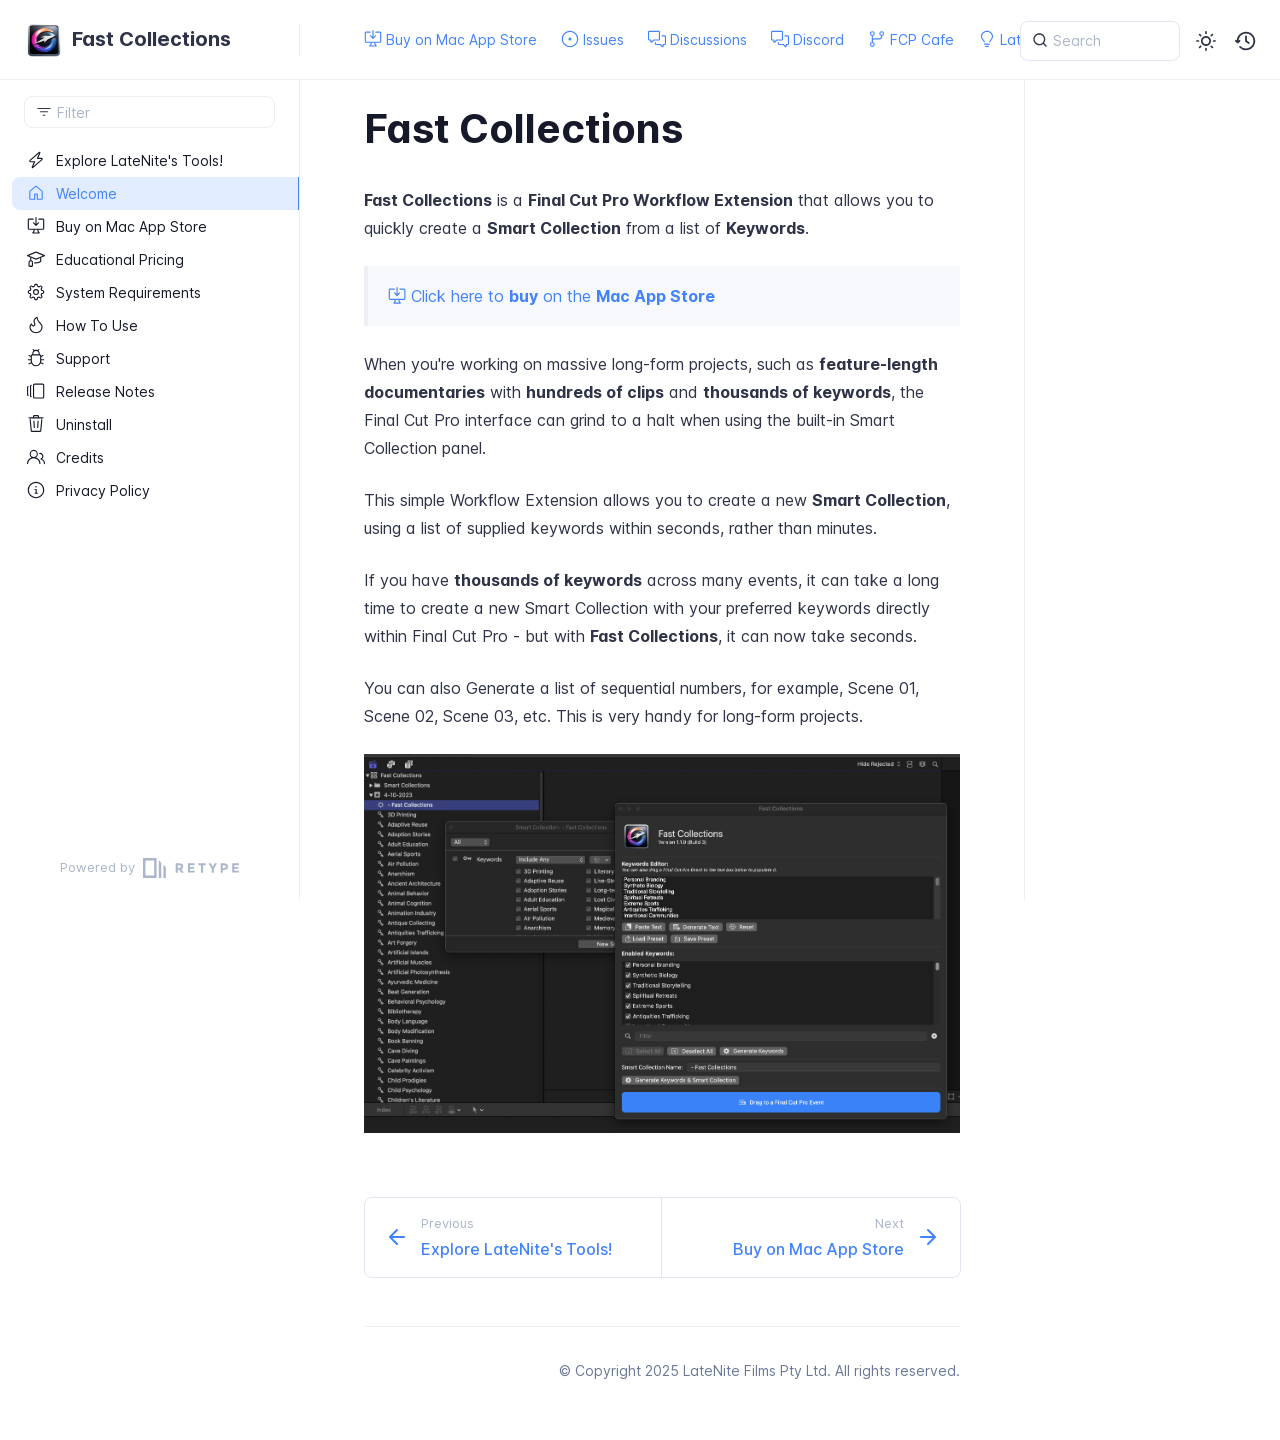
==== index.html @ 911a27da "Refreshes Retype-generated documentation. Process triggered by latenitefilms." ====
<!DOCTYPE html>
<html lang="en" class="h-full">
<head>
    <meta charset="UTF-8">
    <meta name="viewport" content="width=device-width,initial-scale=1">
    <meta name="turbo-cache-control" content="no-cache" data-turbo-track="reload" data-track-token="3.9.0.801955688198">

    <!-- See retype.com -->
    <meta name="generator" content="Retype 3.9.0">

    <!-- Primary Meta Tags -->
    <title>Fast Collections</title>
    <meta name="title" content="Fast Collections">
    <meta name="description" content="Fast Collections is a Final Cut Pro Workflow Extension that allows you to quickly create a Smart Collection">

    <!-- Canonical -->
    <link rel="canonical" href="https://fastcollections.fcp.cafe/">

    <!-- Open Graph / Facebook -->
    <meta property="og:type" content="website">
    <meta property="og:url" content="https://fastcollections.fcp.cafe/">
    <meta property="og:title" content="Fast Collections">
    <meta property="og:description" content="Fast Collections is a Final Cut Pro Workflow Extension that allows you to quickly create a Smart Collection">
    <meta property="og:image" content="https://fastcollections.fcp.cafe/static/frontpage.png">

    <!-- Twitter -->
    <meta property="twitter:card" content="summary_large_image">
    <meta property="twitter:url" content="https://fastcollections.fcp.cafe/">
    <meta property="twitter:title" content="Fast Collections">
    <meta property="twitter:description" content="Fast Collections is a Final Cut Pro Workflow Extension that allows you to quickly create a Smart Collection">
    <meta property="twitter:image" content="https://fastcollections.fcp.cafe/static/frontpage.png">

    <script data-cfasync="false">(function(){var cl=document.documentElement.classList,ls=localStorage.getItem("retype_scheme"),hd=cl.contains("dark"),hl=cl.contains("light"),wm=window.matchMedia&&window.matchMedia("(prefers-color-scheme: dark)").matches;if(ls==="dark"||(!ls&&wm&&!hd&&!hl)){cl.remove("light");cl.add("dark")}else if(ls==="light"||(!ls&&!wm&&!hd&&!hl)){cl.remove("dark");cl.add("light")}})();</script>

    <link href="resources/css/retype.css?v=3.9.0.801955688198" rel="stylesheet">

    <script data-cfasync="false" src="resources/js/config.js?v=3.9.0.801955688198" data-turbo-eval="false" defer></script>
    <script data-cfasync="false" src="resources/js/retype.js?v=3.9.0" data-turbo-eval="false" defer></script>
    <script id="lunr-js" data-cfasync="false" src="resources/js/lunr.js?v=3.9.0.801955688198" data-turbo-eval="false" defer></script>
</head>
<body>
    <div id="docs-app" class="relative text-base antialiased text-gray-700 bg-white font-body dark:bg-dark-850 dark:text-dark-300">
        <div class="absolute bottom-0 left-0 bg-gray-100 dark:bg-dark-800" style="top: 5rem; right: 50%"></div>
    
        <header id="docs-site-header" class="sticky top-0 z-30 flex w-full h-16 bg-white border-b border-gray-200 md:h-20 dark:bg-dark-850 dark:border-dark-650">
            <div class="container relative flex items-center justify-between pr-6 grow md:justify-start">
                <!-- Mobile menu button skeleton -->
                <button v-cloak class="skeleton docs-mobile-menu-button flex items-center justify-center shrink-0 overflow-hidden dark:text-white focus:outline-none rounded-full w-10 h-10 ml-3.5 md:hidden"><svg xmlns="http://www.w3.org/2000/svg" class="mb-px shrink-0" width="24" height="24" viewBox="0 0 24 24" role="presentation" style="margin-bottom: 0px;"><g fill="currentColor"><path d="M2 4h20v2H2zM2 11h20v2H2zM2 18h20v2H2z"></path></g></svg></button>
                <div v-cloak id="docs-sidebar-toggle"></div>
        
                <!-- Logo -->
                <div class="flex items-center justify-between h-full py-2 md:w-75">
                    <div class="flex items-center px-2 md:px-6">
                        <a id="docs-site-logo" href="" class="flex items-center leading-snug text-xl">
                            <span class="w-10 mr-2 grow-0 shrink-0 overflow-hidden">
                                <img class="max-h-10 dark:hidden md:inline-block" src="static/logo.png">
                                <img class="max-h-10 hidden dark:inline-block" src="static/logo.png">
                            </span>
                            <span class="dark:text-white font-bold line-clamp-1 md:line-clamp-2">Fast Collections</span>
                        </a>
                    </div>
        
                    <span class="hidden h-8 border-r md:inline-block dark:border-dark-650"></span>
                </div>
        
                <div class="flex justify-between md:grow">
                    <!-- Top Nav -->
                    <nav class="hidden md:flex">
                        <ul class="flex flex-col mb-4 md:pl-16 md:mb-0 md:flex-row md:items-center">
                            <li class="mr-6">
                                <a class="py-2 md:mb-0 inline-flex items-center text-sm whitespace-nowrap transition-colors duration-200 ease-linear md:text-blue-500 dark:text-blue-400 hover:text-blue-800 dark:hover:text-blue-200" href="buy/">
                                    <svg xmlns="http://www.w3.org/2000/svg" class="mb-px mr-1" width="18" height="18" viewBox="0 0 24 24" role="presentation">
                                        <g fill="currentColor">
                                            <path d="M11.25 9.331V.75a.75.75 0 0 1 1.5 0v8.58l1.949-2.11A.75.75 0 1 1 15.8 8.237l-3.25 3.52a.75.75 0 0 1-1.102 0l-3.25-3.52A.75.75 0 1 1 9.3 7.22l1.949 2.111Z"/><path d="M2.5 3.75v11.5c0 .138.112.25.25.25h18.5a.25.25 0 0 0 .25-.25V3.75a.25.25 0 0 0-.25-.25h-5.5a.75.75 0 0 1 0-1.5h5.5c.966 0 1.75.784 1.75 1.75v11.5A1.75 1.75 0 0 1 21.25 17h-6.204c.171 1.375.805 2.652 1.769 3.757A.752.752 0 0 1 16.25 22h-8.5a.75.75 0 0 1-.566-1.243c.965-1.105 1.599-2.382 1.77-3.757H2.75A1.75 1.75 0 0 1 1 15.25V3.75C1 2.784 1.784 2 2.75 2h5.5a.75.75 0 0 1 0 1.5h-5.5a.25.25 0 0 0-.25.25ZM10.463 17c-.126 1.266-.564 2.445-1.223 3.5h5.52c-.66-1.055-1.098-2.234-1.223-3.5Z"/>
                                        </g>
                                    </svg>
                                    <span>Buy on Mac App Store</span>
                                </a>
                            </li>
                            <li class="mr-6">
                                <a class="py-2 md:mb-0 inline-flex items-center text-sm whitespace-nowrap transition-colors duration-200 ease-linear md:text-blue-500 dark:text-blue-400 hover:text-blue-800 dark:hover:text-blue-200" href="https://github.com/latenitefilms/fastcollections/issues" target="_blank">
                                    <svg xmlns="http://www.w3.org/2000/svg" class="mb-px mr-1" width="18" height="18" viewBox="0 0 24 24" role="presentation">
                                        <g fill="currentColor">
                                            <path d="M12 1c6.075 0 11 4.925 11 11s-4.925 11-11 11S1 18.075 1 12 5.925 1 12 1ZM2.5 12a9.5 9.5 0 0 0 9.5 9.5 9.5 9.5 0 0 0 9.5-9.5A9.5 9.5 0 0 0 12 2.5 9.5 9.5 0 0 0 2.5 12Zm9.5 2a2 2 0 1 1-.001-3.999A2 2 0 0 1 12 14Z"/>
                                        </g>
                                    </svg>
                                    <span>Issues</span>
                                </a>
                            </li>
                            <li class="mr-6">
                                <a class="py-2 md:mb-0 inline-flex items-center text-sm whitespace-nowrap transition-colors duration-200 ease-linear md:text-blue-500 dark:text-blue-400 hover:text-blue-800 dark:hover:text-blue-200" href="https://github.com/latenitefilms/fastcollections/discussions" target="_blank">
                                    <svg xmlns="http://www.w3.org/2000/svg" class="mb-px mr-1" width="18" height="18" viewBox="0 0 24 24" role="presentation">
                                        <g fill="currentColor">
                                            <path d="M1.75 1h12.5c.966 0 1.75.784 1.75 1.75v9.5A1.75 1.75 0 0 1 14.25 14H8.061l-2.574 2.573A1.458 1.458 0 0 1 3 15.543V14H1.75A1.75 1.75 0 0 1 0 12.25v-9.5C0 1.784.784 1 1.75 1ZM1.5 2.75v9.5c0 .138.112.25.25.25h2a.75.75 0 0 1 .75.75v2.19l2.72-2.72a.749.749 0 0 1 .53-.22h6.5a.25.25 0 0 0 .25-.25v-9.5a.25.25 0 0 0-.25-.25H1.75a.25.25 0 0 0-.25.25Z"/><path d="M22.5 8.75a.25.25 0 0 0-.25-.25h-3.5a.75.75 0 0 1 0-1.5h3.5c.966 0 1.75.784 1.75 1.75v9.5A1.75 1.75 0 0 1 22.25 20H21v1.543a1.457 1.457 0 0 1-2.487 1.03L15.939 20H10.75A1.75 1.75 0 0 1 9 18.25v-1.465a.75.75 0 0 1 1.5 0v1.465c0 .138.112.25.25.25h5.5a.75.75 0 0 1 .53.22l2.72 2.72v-2.19a.75.75 0 0 1 .75-.75h2a.25.25 0 0 0 .25-.25v-9.5Z"/>
                                        </g>
                                    </svg>
                                    <span>Discussions</span>
                                </a>
                            </li>
                            <li class="mr-6">
                                <a class="py-2 md:mb-0 inline-flex items-center text-sm whitespace-nowrap transition-colors duration-200 ease-linear md:text-blue-500 dark:text-blue-400 hover:text-blue-800 dark:hover:text-blue-200" href="https://ltnt.tv/discord" target="_blank">
                                    <svg xmlns="http://www.w3.org/2000/svg" class="mb-px mr-1" width="18" height="18" viewBox="0 0 24 24" role="presentation">
                                        <g fill="currentColor">
                                            <path d="M1.75 1h12.5c.966 0 1.75.784 1.75 1.75v9.5A1.75 1.75 0 0 1 14.25 14H8.061l-2.574 2.573A1.458 1.458 0 0 1 3 15.543V14H1.75A1.75 1.75 0 0 1 0 12.25v-9.5C0 1.784.784 1 1.75 1ZM1.5 2.75v9.5c0 .138.112.25.25.25h2a.75.75 0 0 1 .75.75v2.19l2.72-2.72a.749.749 0 0 1 .53-.22h6.5a.25.25 0 0 0 .25-.25v-9.5a.25.25 0 0 0-.25-.25H1.75a.25.25 0 0 0-.25.25Z"/><path d="M22.5 8.75a.25.25 0 0 0-.25-.25h-3.5a.75.75 0 0 1 0-1.5h3.5c.966 0 1.75.784 1.75 1.75v9.5A1.75 1.75 0 0 1 22.25 20H21v1.543a1.457 1.457 0 0 1-2.487 1.03L15.939 20H10.75A1.75 1.75 0 0 1 9 18.25v-1.465a.75.75 0 0 1 1.5 0v1.465c0 .138.112.25.25.25h5.5a.75.75 0 0 1 .53.22l2.72 2.72v-2.19a.75.75 0 0 1 .75-.75h2a.25.25 0 0 0 .25-.25v-9.5Z"/>
                                        </g>
                                    </svg>
                                    <span>Discord</span>
                                </a>
                            </li>
                            <li class="mr-6">
                                <a class="py-2 md:mb-0 inline-flex items-center text-sm whitespace-nowrap transition-colors duration-200 ease-linear md:text-blue-500 dark:text-blue-400 hover:text-blue-800 dark:hover:text-blue-200" href="https://fcp.cafe" target="_blank">
                                    <svg xmlns="http://www.w3.org/2000/svg" class="mb-px mr-1" width="18" height="18" viewBox="0 0 24 24" role="presentation">
                                        <g fill="currentColor">
                                            <path d="M15 4.75a3.25 3.25 0 1 1 6.5 0 3.25 3.25 0 0 1-6.5 0ZM2.5 19.25a3.25 3.25 0 1 1 6.5 0 3.25 3.25 0 0 1-6.5 0Zm0-14.5a3.25 3.25 0 1 1 6.5 0 3.25 3.25 0 0 1-6.5 0ZM5.75 6.5a1.75 1.75 0 1 0-.001-3.501A1.75 1.75 0 0 0 5.75 6.5Zm0 14.5a1.75 1.75 0 1 0-.001-3.501A1.75 1.75 0 0 0 5.75 21Zm12.5-14.5a1.75 1.75 0 1 0-.001-3.501A1.75 1.75 0 0 0 18.25 6.5Z"/><path d="M5.75 16.75A.75.75 0 0 1 5 16V8a.75.75 0 0 1 1.5 0v8a.75.75 0 0 1-.75.75Z"/><path d="M17.5 8.75v-1H19v1a3.75 3.75 0 0 1-3.75 3.75h-7a1.75 1.75 0 0 0-1.75 1.75H5A3.25 3.25 0 0 1 8.25 11h7a2.25 2.25 0 0 0 2.25-2.25Z"/>
                                        </g>
                                    </svg>
                                    <span>FCP Cafe</span>
                                </a>
                            </li>
                            <li class="mr-6">
                                <a class="py-2 md:mb-0 inline-flex items-center text-sm whitespace-nowrap transition-colors duration-200 ease-linear md:text-blue-500 dark:text-blue-400 hover:text-blue-800 dark:hover:text-blue-200" href="https://fcp.cafe/latenite/" target="_blank">
                                    <svg xmlns="http://www.w3.org/2000/svg" class="mb-px mr-1" width="18" height="18" viewBox="0 0 24 24" role="presentation">
                                        <g fill="currentColor">
                                            <path d="M12 2.5c-3.81 0-6.5 2.743-6.5 6.119 0 1.536.632 2.572 1.425 3.56.172.215.347.422.527.635l.096.112c.21.25.427.508.63.774.404.531.783 1.128.995 1.834a.75.75 0 0 1-1.436.432c-.138-.46-.397-.89-.753-1.357a18.111 18.111 0 0 0-.582-.714l-.092-.11c-.18-.212-.37-.436-.555-.667C4.87 12.016 4 10.651 4 8.618 4 4.363 7.415 1 12 1s8 3.362 8 7.619c0 2.032-.87 3.397-1.755 4.5-.185.23-.375.454-.555.667l-.092.109c-.21.248-.405.481-.582.714-.356.467-.615.898-.753 1.357a.751.751 0 0 1-1.437-.432c.213-.706.592-1.303.997-1.834.202-.266.419-.524.63-.774l.095-.112c.18-.213.355-.42.527-.634.793-.99 1.425-2.025 1.425-3.561C18.5 5.243 15.81 2.5 12 2.5ZM8.75 18h6.5a.75.75 0 0 1 0 1.5h-6.5a.75.75 0 0 1 0-1.5Zm.75 3.75a.75.75 0 0 1 .75-.75h3.5a.75.75 0 0 1 0 1.5h-3.5a.75.75 0 0 1-.75-.75Z"/>
                                        </g>
                                    </svg>
                                    <span>LateNite</span>
                                </a>
                            </li>
        
                        </ul>
                    </nav>
        
                    <!-- Header Right Skeleton -->
                    <div v-cloak class="flex justify-end grow skeleton">
        
                        <!-- Search input mock -->
                        <div class="relative hidden w-40 lg:block lg:max-w-sm lg:ml-auto">
                            <div class="absolute flex items-center justify-center h-full pl-3 dark:text-dark-300">
                                <svg xmlns="http://www.w3.org/2000/svg" class="icon-base" width="16" height="16" viewBox="0 0 24 24" aria-labelledby="icon" role="presentation" style="margin-bottom: 1px;"><g fill="currentColor" ><path d="M21.71 20.29l-3.68-3.68A8.963 8.963 0 0020 11c0-4.96-4.04-9-9-9s-9 4.04-9 9 4.04 9 9 9c2.12 0 4.07-.74 5.61-1.97l3.68 3.68c.2.19.45.29.71.29s.51-.1.71-.29c.39-.39.39-1.03 0-1.42zM4 11c0-3.86 3.14-7 7-7s7 3.14 7 7c0 1.92-.78 3.66-2.04 4.93-.01.01-.02.01-.02.01-.01.01-.01.01-.01.02A6.98 6.98 0 0111 18c-3.86 0-7-3.14-7-7z" ></path></g></svg>
                            </div>
                            <input class="w-full h-10 placeholder-gray-400 transition-colors duration-200 ease-in bg-gray-200 border border-transparent rounded md:text-sm hover:bg-white hover:border-gray-300 focus:outline-none focus:bg-white focus:border-gray-500 dark:bg-dark-600 dark:border-dark-600 dark:placeholder-dark-400" style="padding: 0.625rem 0.75rem 0.625rem 2rem" type="text" placeholder="Search">
                        </div>
        
                        <!-- Mobile search button -->
                        <div class="flex items-center justify-center w-10 h-10 lg:hidden">
                            <svg xmlns="http://www.w3.org/2000/svg" class="shrink-0 icon-base" width="20" height="20" viewBox="0 0 24 24" aria-labelledby="icon" role="presentation" style="margin-bottom: 0px;"><g fill="currentColor" ><path d="M21.71 20.29l-3.68-3.68A8.963 8.963 0 0020 11c0-4.96-4.04-9-9-9s-9 4.04-9 9 4.04 9 9 9c2.12 0 4.07-.74 5.61-1.97l3.68 3.68c.2.19.45.29.71.29s.51-.1.71-.29c.39-.39.39-1.03 0-1.42zM4 11c0-3.86 3.14-7 7-7s7 3.14 7 7c0 1.92-.78 3.66-2.04 4.93-.01.01-.02.01-.02.01-.01.01-.01.01-.01.02A6.98 6.98 0 0111 18c-3.86 0-7-3.14-7-7z" ></path></g></svg>
                        </div>
        
                        <!-- Dark mode switch placeholder -->
                        <div class="w-10 h-10 lg:ml-2"></div>
        
                        <!-- History button -->
                        <div class="flex items-center justify-center w-10 h-10" style="margin-right: -0.625rem;">
                            <svg xmlns="http://www.w3.org/2000/svg" class="shrink-0 icon-base" width="22" height="22" viewBox="0 0 24 24" aria-labelledby="icon" role="presentation" style="margin-bottom: 0px;"><g fill="currentColor" ><g ><path d="M12.01 6.01c-.55 0-1 .45-1 1V12a1 1 0 00.4.8l3 2.22a.985.985 0 001.39-.2.996.996 0 00-.21-1.4l-2.6-1.92V7.01c.02-.55-.43-1-.98-1z"></path><path d="M12.01 1.91c-5.33 0-9.69 4.16-10.05 9.4l-.29-.26a.997.997 0 10-1.34 1.48l1.97 1.79c.19.17.43.26.67.26s.48-.09.67-.26l1.97-1.79a.997.997 0 10-1.34-1.48l-.31.28c.34-4.14 3.82-7.41 8.05-7.41 4.46 0 8.08 3.63 8.08 8.09s-3.63 8.08-8.08 8.08c-2.18 0-4.22-.85-5.75-2.4a.996.996 0 10-1.42 1.4 10.02 10.02 0 007.17 2.99c5.56 0 10.08-4.52 10.08-10.08.01-5.56-4.52-10.09-10.08-10.09z"></path></g></g></svg>
                        </div>
                    </div>
        
                    <div v-cloak class="flex justify-end grow">
                        <div id="docs-mobile-search-button"></div>
                        <doc-search-desktop></doc-search-desktop>
        
                        <doc-theme-switch class="lg:ml-2"></doc-theme-switch>
                        <doc-history></doc-history>
                    </div>
                </div>
            </div>
        </header>
    
        <div class="container relative flex bg-white">
            <!-- Sidebar Skeleton -->
            <div v-cloak class="fixed flex flex-col shrink-0 duration-300 ease-in-out bg-white border-gray-200 sidebar top-20 w-75 border-r h-screen md:sticky transition-transform skeleton dark:bg-dark-800 dark:border-dark-650">
            
                <div class="flex items-center h-16 px-6">
                    <input class="w-full h-8 px-3 py-2 transition-colors duration-200 ease-linear bg-white border border-gray-200 rounded shadow-none text-sm focus:outline-none focus:border-gray-600 dark:bg-dark-600 dark:border-dark-600" type="text" placeholder="Filter">
                </div>
            
                <div class="pl-6 mt-1 mb-4">
                    <div class="w-32 h-3 mb-4 bg-gray-200 rounded-full loading dark:bg-dark-600"></div>
                    <div class="w-48 h-3 mb-4 bg-gray-200 rounded-full loading dark:bg-dark-600"></div>
                    <div class="w-40 h-3 mb-4 bg-gray-200 rounded-full loading dark:bg-dark-600"></div>
                    <div class="w-32 h-3 mb-4 bg-gray-200 rounded-full loading dark:bg-dark-600"></div>
                    <div class="w-48 h-3 mb-4 bg-gray-200 rounded-full loading dark:bg-dark-600"></div>
                    <div class="w-40 h-3 mb-4 bg-gray-200 rounded-full loading dark:bg-dark-600"></div>
                </div>
            
                <div class="shrink-0 mt-auto bg-transparent dark:border-dark-650">
                    <a class="flex items-center justify-center flex-nowrap h-16 text-gray-400 dark:text-dark-400 hover:text-gray-700 dark:hover:text-dark-300 transition-colors duration-150 ease-in docs-powered-by" target="_blank" href="https://retype.com/" rel="noopener">
                        <span class="text-xs whitespace-nowrap">Powered by</span>
                        <svg xmlns="http://www.w3.org/2000/svg" class="ml-2" fill="currentColor" width="96" height="20" overflow="visible"><path d="M0 0v20h13.59V0H0zm11.15 17.54H2.44V2.46h8.71v15.08zM15.8 20h2.44V4.67L15.8 2.22zM20.45 6.89V20h2.44V9.34z"/><g><path d="M40.16 8.44c0 1.49-.59 2.45-1.75 2.88l2.34 3.32h-2.53l-2.04-2.96h-1.43v2.96h-2.06V5.36h3.5c1.43 0 2.46.24 3.07.73s.9 1.27.9 2.35zm-2.48 1.1c.26-.23.38-.59.38-1.09 0-.5-.13-.84-.4-1.03s-.73-.28-1.39-.28h-1.54v2.75h1.5c.72 0 1.2-.12 1.45-.35zM51.56 5.36V7.2h-4.59v1.91h4.13v1.76h-4.13v1.92h4.74v1.83h-6.79V5.36h6.64zM60.09 7.15v7.48h-2.06V7.15h-2.61V5.36h7.28v1.79h-2.61zM70.81 14.64h-2.06v-3.66l-3.19-5.61h2.23l1.99 3.45 1.99-3.45H74l-3.19 5.61v3.66zM83.99 6.19c.65.55.97 1.4.97 2.55s-.33 1.98-1 2.51-1.68.8-3.04.8h-1.23v2.59h-2.06V5.36h3.26c1.42 0 2.45.28 3.1.83zm-1.51 3.65c.25-.28.37-.69.37-1.22s-.16-.92-.48-1.14c-.32-.23-.82-.34-1.5-.34H79.7v3.12h1.38c.68 0 1.15-.14 1.4-.42zM95.85 5.36V7.2h-4.59v1.91h4.13v1.76h-4.13v1.92H96v1.83h-6.79V5.36h6.64z"/></g></svg>
                    </a>
                </div>
            </div>
            
            <!-- Sidebar component -->
            <doc-sidebar v-cloak>
                <template #sidebar-footer>
                    <div class="shrink-0 mt-auto border-t md:bg-transparent md:border-none dark:border-dark-650">
            
                        <div class="py-3 px-6 md:hidden border-b dark:border-dark-650">
                            <nav>
                                <ul class="flex flex-wrap justify-center items-center">
                                    <li class="mr-6">
                                        <a class="block py-1 inline-flex items-center text-sm whitespace-nowrap transition-colors duration-200 ease-linear md:text-blue-500 dark:text-blue-400 hover:text-blue-800 dark:hover:text-blue-200" href="buy/">
                                            <svg xmlns="http://www.w3.org/2000/svg" class="mb-px mr-1" width="18" height="18" viewBox="0 0 24 24" role="presentation">
                                                <g fill="currentColor">
                                                    <path d="M11.25 9.331V.75a.75.75 0 0 1 1.5 0v8.58l1.949-2.11A.75.75 0 1 1 15.8 8.237l-3.25 3.52a.75.75 0 0 1-1.102 0l-3.25-3.52A.75.75 0 1 1 9.3 7.22l1.949 2.111Z"/><path d="M2.5 3.75v11.5c0 .138.112.25.25.25h18.5a.25.25 0 0 0 .25-.25V3.75a.25.25 0 0 0-.25-.25h-5.5a.75.75 0 0 1 0-1.5h5.5c.966 0 1.75.784 1.75 1.75v11.5A1.75 1.75 0 0 1 21.25 17h-6.204c.171 1.375.805 2.652 1.769 3.757A.752.752 0 0 1 16.25 22h-8.5a.75.75 0 0 1-.566-1.243c.965-1.105 1.599-2.382 1.77-3.757H2.75A1.75 1.75 0 0 1 1 15.25V3.75C1 2.784 1.784 2 2.75 2h5.5a.75.75 0 0 1 0 1.5h-5.5a.25.25 0 0 0-.25.25ZM10.463 17c-.126 1.266-.564 2.445-1.223 3.5h5.52c-.66-1.055-1.098-2.234-1.223-3.5Z"/>
                                                </g>
                                            </svg>
                                            <span>Buy on Mac App Store</span>
                                        </a>
                                    </li>
                                    <li class="mr-6">
                                        <a class="block py-1 inline-flex items-center text-sm whitespace-nowrap transition-colors duration-200 ease-linear md:text-blue-500 dark:text-blue-400 hover:text-blue-800 dark:hover:text-blue-200" href="https://github.com/latenitefilms/fastcollections/issues" target="_blank">
                                            <svg xmlns="http://www.w3.org/2000/svg" class="mb-px mr-1" width="18" height="18" viewBox="0 0 24 24" role="presentation">
                                                <g fill="currentColor">
                                                    <path d="M12 1c6.075 0 11 4.925 11 11s-4.925 11-11 11S1 18.075 1 12 5.925 1 12 1ZM2.5 12a9.5 9.5 0 0 0 9.5 9.5 9.5 9.5 0 0 0 9.5-9.5A9.5 9.5 0 0 0 12 2.5 9.5 9.5 0 0 0 2.5 12Zm9.5 2a2 2 0 1 1-.001-3.999A2 2 0 0 1 12 14Z"/>
                                                </g>
                                            </svg>
                                            <span>Issues</span>
                                        </a>
                                    </li>
                                    <li class="mr-6">
                                        <a class="block py-1 inline-flex items-center text-sm whitespace-nowrap transition-colors duration-200 ease-linear md:text-blue-500 dark:text-blue-400 hover:text-blue-800 dark:hover:text-blue-200" href="https://github.com/latenitefilms/fastcollections/discussions" target="_blank">
                                            <svg xmlns="http://www.w3.org/2000/svg" class="mb-px mr-1" width="18" height="18" viewBox="0 0 24 24" role="presentation">
                                                <g fill="currentColor">
                                                    <path d="M1.75 1h12.5c.966 0 1.75.784 1.75 1.75v9.5A1.75 1.75 0 0 1 14.25 14H8.061l-2.574 2.573A1.458 1.458 0 0 1 3 15.543V14H1.75A1.75 1.75 0 0 1 0 12.25v-9.5C0 1.784.784 1 1.75 1ZM1.5 2.75v9.5c0 .138.112.25.25.25h2a.75.75 0 0 1 .75.75v2.19l2.72-2.72a.749.749 0 0 1 .53-.22h6.5a.25.25 0 0 0 .25-.25v-9.5a.25.25 0 0 0-.25-.25H1.75a.25.25 0 0 0-.25.25Z"/><path d="M22.5 8.75a.25.25 0 0 0-.25-.25h-3.5a.75.75 0 0 1 0-1.5h3.5c.966 0 1.75.784 1.75 1.75v9.5A1.75 1.75 0 0 1 22.25 20H21v1.543a1.457 1.457 0 0 1-2.487 1.03L15.939 20H10.75A1.75 1.75 0 0 1 9 18.25v-1.465a.75.75 0 0 1 1.5 0v1.465c0 .138.112.25.25.25h5.5a.75.75 0 0 1 .53.22l2.72 2.72v-2.19a.75.75 0 0 1 .75-.75h2a.25.25 0 0 0 .25-.25v-9.5Z"/>
                                                </g>
                                            </svg>
                                            <span>Discussions</span>
                                        </a>
                                    </li>
                                    <li class="mr-6">
                                        <a class="block py-1 inline-flex items-center text-sm whitespace-nowrap transition-colors duration-200 ease-linear md:text-blue-500 dark:text-blue-400 hover:text-blue-800 dark:hover:text-blue-200" href="https://ltnt.tv/discord" target="_blank">
                                            <svg xmlns="http://www.w3.org/2000/svg" class="mb-px mr-1" width="18" height="18" viewBox="0 0 24 24" role="presentation">
                                                <g fill="currentColor">
                                                    <path d="M1.75 1h12.5c.966 0 1.75.784 1.75 1.75v9.5A1.75 1.75 0 0 1 14.25 14H8.061l-2.574 2.573A1.458 1.458 0 0 1 3 15.543V14H1.75A1.75 1.75 0 0 1 0 12.25v-9.5C0 1.784.784 1 1.75 1ZM1.5 2.75v9.5c0 .138.112.25.25.25h2a.75.75 0 0 1 .75.75v2.19l2.72-2.72a.749.749 0 0 1 .53-.22h6.5a.25.25 0 0 0 .25-.25v-9.5a.25.25 0 0 0-.25-.25H1.75a.25.25 0 0 0-.25.25Z"/><path d="M22.5 8.75a.25.25 0 0 0-.25-.25h-3.5a.75.75 0 0 1 0-1.5h3.5c.966 0 1.75.784 1.75 1.75v9.5A1.75 1.75 0 0 1 22.25 20H21v1.543a1.457 1.457 0 0 1-2.487 1.03L15.939 20H10.75A1.75 1.75 0 0 1 9 18.25v-1.465a.75.75 0 0 1 1.5 0v1.465c0 .138.112.25.25.25h5.5a.75.75 0 0 1 .53.22l2.72 2.72v-2.19a.75.75 0 0 1 .75-.75h2a.25.25 0 0 0 .25-.25v-9.5Z"/>
                                                </g>
                                            </svg>
                                            <span>Discord</span>
                                        </a>
                                    </li>
                                    <li class="mr-6">
                                        <a class="block py-1 inline-flex items-center text-sm whitespace-nowrap transition-colors duration-200 ease-linear md:text-blue-500 dark:text-blue-400 hover:text-blue-800 dark:hover:text-blue-200" href="https://fcp.cafe" target="_blank">
                                            <svg xmlns="http://www.w3.org/2000/svg" class="mb-px mr-1" width="18" height="18" viewBox="0 0 24 24" role="presentation">
                                                <g fill="currentColor">
                                                    <path d="M15 4.75a3.25 3.25 0 1 1 6.5 0 3.25 3.25 0 0 1-6.5 0ZM2.5 19.25a3.25 3.25 0 1 1 6.5 0 3.25 3.25 0 0 1-6.5 0Zm0-14.5a3.25 3.25 0 1 1 6.5 0 3.25 3.25 0 0 1-6.5 0ZM5.75 6.5a1.75 1.75 0 1 0-.001-3.501A1.75 1.75 0 0 0 5.75 6.5Zm0 14.5a1.75 1.75 0 1 0-.001-3.501A1.75 1.75 0 0 0 5.75 21Zm12.5-14.5a1.75 1.75 0 1 0-.001-3.501A1.75 1.75 0 0 0 18.25 6.5Z"/><path d="M5.75 16.75A.75.75 0 0 1 5 16V8a.75.75 0 0 1 1.5 0v8a.75.75 0 0 1-.75.75Z"/><path d="M17.5 8.75v-1H19v1a3.75 3.75 0 0 1-3.75 3.75h-7a1.75 1.75 0 0 0-1.75 1.75H5A3.25 3.25 0 0 1 8.25 11h7a2.25 2.25 0 0 0 2.25-2.25Z"/>
                                                </g>
                                            </svg>
                                            <span>FCP Cafe</span>
                                        </a>
                                    </li>
                                    <li class="mr-6">
                                        <a class="block py-1 inline-flex items-center text-sm whitespace-nowrap transition-colors duration-200 ease-linear md:text-blue-500 dark:text-blue-400 hover:text-blue-800 dark:hover:text-blue-200" href="https://fcp.cafe/latenite/" target="_blank">
                                            <svg xmlns="http://www.w3.org/2000/svg" class="mb-px mr-1" width="18" height="18" viewBox="0 0 24 24" role="presentation">
                                                <g fill="currentColor">
                                                    <path d="M12 2.5c-3.81 0-6.5 2.743-6.5 6.119 0 1.536.632 2.572 1.425 3.56.172.215.347.422.527.635l.096.112c.21.25.427.508.63.774.404.531.783 1.128.995 1.834a.75.75 0 0 1-1.436.432c-.138-.46-.397-.89-.753-1.357a18.111 18.111 0 0 0-.582-.714l-.092-.11c-.18-.212-.37-.436-.555-.667C4.87 12.016 4 10.651 4 8.618 4 4.363 7.415 1 12 1s8 3.362 8 7.619c0 2.032-.87 3.397-1.755 4.5-.185.23-.375.454-.555.667l-.092.109c-.21.248-.405.481-.582.714-.356.467-.615.898-.753 1.357a.751.751 0 0 1-1.437-.432c.213-.706.592-1.303.997-1.834.202-.266.419-.524.63-.774l.095-.112c.18-.213.355-.42.527-.634.793-.99 1.425-2.025 1.425-3.561C18.5 5.243 15.81 2.5 12 2.5ZM8.75 18h6.5a.75.75 0 0 1 0 1.5h-6.5a.75.75 0 0 1 0-1.5Zm.75 3.75a.75.75 0 0 1 .75-.75h3.5a.75.75 0 0 1 0 1.5h-3.5a.75.75 0 0 1-.75-.75Z"/>
                                                </g>
                                            </svg>
                                            <span>LateNite</span>
                                        </a>
                                    </li>
            
                                </ul>
                            </nav>
                        </div>
            
                        <a class="flex items-center justify-center flex-nowrap h-16 text-gray-400 dark:text-dark-400 hover:text-gray-700 dark:hover:text-dark-300 transition-colors duration-150 ease-in docs-powered-by" target="_blank" href="https://retype.com/" rel="noopener">
                            <span class="text-xs whitespace-nowrap">Powered by</span>
                            <svg xmlns="http://www.w3.org/2000/svg" class="ml-2" fill="currentColor" width="96" height="20" overflow="visible"><path d="M0 0v20h13.59V0H0zm11.15 17.54H2.44V2.46h8.71v15.08zM15.8 20h2.44V4.67L15.8 2.22zM20.45 6.89V20h2.44V9.34z"/><g><path d="M40.16 8.44c0 1.49-.59 2.45-1.75 2.88l2.34 3.32h-2.53l-2.04-2.96h-1.43v2.96h-2.06V5.36h3.5c1.43 0 2.46.24 3.07.73s.9 1.27.9 2.35zm-2.48 1.1c.26-.23.38-.59.38-1.09 0-.5-.13-.84-.4-1.03s-.73-.28-1.39-.28h-1.54v2.75h1.5c.72 0 1.2-.12 1.45-.35zM51.56 5.36V7.2h-4.59v1.91h4.13v1.76h-4.13v1.92h4.74v1.83h-6.79V5.36h6.64zM60.09 7.15v7.48h-2.06V7.15h-2.61V5.36h7.28v1.79h-2.61zM70.81 14.64h-2.06v-3.66l-3.19-5.61h2.23l1.99 3.45 1.99-3.45H74l-3.19 5.61v3.66zM83.99 6.19c.65.55.97 1.4.97 2.55s-.33 1.98-1 2.51-1.68.8-3.04.8h-1.23v2.59h-2.06V5.36h3.26c1.42 0 2.45.28 3.1.83zm-1.51 3.65c.25-.28.37-.69.37-1.22s-.16-.92-.48-1.14c-.32-.23-.82-.34-1.5-.34H79.7v3.12h1.38c.68 0 1.15-.14 1.4-.42zM95.85 5.36V7.2h-4.59v1.91h4.13v1.76h-4.13v1.92H96v1.83h-6.79V5.36h6.64z"/></g></svg>
                        </a>
                    </div>
                </template>
            </doc-sidebar>
    
            <div class="grow min-w-0 dark:bg-dark-850">
                <!-- Render "toolbar" template here on api pages --><!-- Render page content -->
                <div class="flex">
                    <div class="min-w-0 p-4 grow md:px-16">
                        <main class="relative pb-12 lg:pt-2">
                            <div class="docs-markdown" id="docs-content">
                                <!-- Rendered if sidebar right is enabled -->
                                <div id="docs-sidebar-right-toggle"></div>
                                <!-- Page content  -->
<doc-anchor-target id="fast-collections" class="break-words">
    <h1>
        <doc-anchor-trigger class="header-anchor-trigger" to="#fast-collections">#</doc-anchor-trigger>
        <span>Fast Collections</span>
    </h1>
</doc-anchor-target>
<p><strong>Fast Collections</strong> is a <strong>Final Cut Pro Workflow Extension</strong> that allows you to quickly create a <strong>Smart Collection</strong> from a list of <strong>Keywords</strong>.</p>
<blockquote>
<p><a href="buy/"><svg xmlns="http://www.w3.org/2000/svg" class="docs-icon" viewBox="0 0 24 24" role="presentation"><g fill="currentColor"><g><path d="M11.25 9.331V.75a.75.75 0 0 1 1.5 0v8.58l1.949-2.11A.75.75 0 1 1 15.8 8.237l-3.25 3.52a.75.75 0 0 1-1.102 0l-3.25-3.52A.75.75 0 1 1 9.3 7.22l1.949 2.111Z"/><path d="M2.5 3.75v11.5c0 .138.112.25.25.25h18.5a.25.25 0 0 0 .25-.25V3.75a.25.25 0 0 0-.25-.25h-5.5a.75.75 0 0 1 0-1.5h5.5c.966 0 1.75.784 1.75 1.75v11.5A1.75 1.75 0 0 1 21.25 17h-6.204c.171 1.375.805 2.652 1.769 3.757A.752.752 0 0 1 16.25 22h-8.5a.75.75 0 0 1-.566-1.243c.965-1.105 1.599-2.382 1.77-3.757H2.75A1.75 1.75 0 0 1 1 15.25V3.75C1 2.784 1.784 2 2.75 2h5.5a.75.75 0 0 1 0 1.5h-5.5a.25.25 0 0 0-.25.25ZM10.463 17c-.126 1.266-.564 2.445-1.223 3.5h5.52c-.66-1.055-1.098-2.234-1.223-3.5Z"/></g></g></svg> Click here to <strong>buy</strong> on the <strong>Mac App Store</strong></a></p>
</blockquote>
<p>When you&#x27;re working on massive long-form projects, such as <strong>feature-length documentaries</strong> with <strong>hundreds of clips</strong> and <strong>thousands of keywords</strong>, the Final Cut Pro interface can grind to a halt when using the built-in Smart Collection panel.</p>
<p>This simple Workflow Extension allows you to create a new <strong>Smart Collection</strong>, using a list of supplied keywords within seconds, rather than minutes.</p>
<p>If you have <strong>thousands of keywords</strong> across many events, it can take a long time to create a new Smart Collection with your preferred keywords directly within Final Cut Pro - but with <strong>Fast Collections</strong>, it can now take seconds.</p>
<p>You can also Generate a list of sequential numbers, for example, Scene 01, Scene 02, Scene 03, etc. This is very handy for long-form projects.</p>
<p><figure class="content-center">
    <img src="static/frontpage.png" alt="" />
    <figcaption class="caption"></figcaption>
</figure>
</p>

                                
                                <!-- Required only on API pages -->
                                <doc-toolbar-member-filter-no-results></doc-toolbar-member-filter-no-results>
                            </div>
                            <footer class="clear-both">
                            
                                <nav class="print:hidden flex mt-14">
                                    <div class="w-1/2">
                                        <a class="px-5 py-4 h-full flex items-center break-normal font-medium text-blue-500 dark:text-blue-400 border border-gray-300 hover:border-gray-400 dark:border-dark-650 dark:hover:border-dark-450 rounded-l-lg transition-colors duration-150 relative hover:z-5" href="latenite/">
                                            <svg xmlns="http://www.w3.org/2000/svg" class="mr-3" width="24" height="24" viewBox="0 0 24 24" fill="currentColor" overflow="visible"><path d="M19 11H7.41l5.29-5.29a.996.996 0 10-1.41-1.41l-7 7a1 1 0 000 1.42l7 7a1.024 1.024 0 001.42-.01.996.996 0 000-1.41L7.41 13H19c.55 0 1-.45 1-1s-.45-1-1-1z" /><path fill="none" d="M0 0h24v24H0z" /></svg>
                                            <span>
                                                <span class="block text-xs font-normal text-gray-400 dark:text-dark-400">Previous</span>
                                                <span class="block mt-1">Explore Late​Nite's Tools!</span>
                                            </span>
                                        </a>
                                    </div>
                            
                                    <div class="w-1/2">
                                        <a class="px-5 py-4 -mx-px h-full flex items-center justify-end break-normal font-medium text-blue-500 dark:text-blue-400 border border-gray-300 hover:border-gray-400 dark:border-dark-650 dark:hover:border-dark-450 rounded-r-lg transition-colors duration-150 relative hover:z-5" href="buy/">
                                            <span>
                                                <span class="block text-xs font-normal text-right text-gray-400 dark:text-dark-400">Next</span>
                                                <span class="block mt-1">Buy on Mac App Store</span>
                                            </span>
                                            <svg xmlns="http://www.w3.org/2000/svg" class="ml-3" width="24" height="24" viewBox="0 0 24 24" fill="currentColor" overflow="visible"><path d="M19.92 12.38a1 1 0 00-.22-1.09l-7-7a.996.996 0 10-1.41 1.41l5.3 5.3H5c-.55 0-1 .45-1 1s.45 1 1 1h11.59l-5.29 5.29a.996.996 0 000 1.41c.19.2.44.3.7.3s.51-.1.71-.29l7-7c.09-.09.16-.21.21-.33z" /><path fill="none" d="M0 0h24v24H0z" /></svg>
                                        </a>
                                    </div>
                                </nav>
                            </footer>
                        </main>
                
                        <div class="print:border-none border-t dark:border-dark-650 pt-6 mb-8">
                            <footer class="flex flex-wrap items-center justify-between print:justify-center">
                                <div class="print:hidden">
                                    <ul class="flex flex-wrap items-center text-sm">
                                    </ul>
                                </div>
                                <div class="print:justify-center docs-copyright py-2 text-gray-500 dark:text-dark-350 text-sm leading-relaxed"><p>© Copyright 2025 LateNite Films Pty Ltd. All rights reserved.</p></div>
                            </footer>
                        </div>
                    </div>
                
                    <!-- Rendered if sidebar right is enabled -->
                    <!-- Sidebar right skeleton-->
                    <div v-cloak class="fixed top-0 bottom-0 right-0 translate-x-full bg-white border-gray-200 lg:sticky lg:border-l lg:shrink-0 lg:pt-6 lg:transform-none sm:w-1/2 lg:w-64 lg:z-0 md:w-104 sidebar-right skeleton dark:bg-dark-850 dark:border-dark-650">
                        <div class="pl-5">
                            <div class="w-32 h-3 mb-4 bg-gray-200 dark:bg-dark-600 rounded-full loading"></div>
                            <div class="w-48 h-3 mb-4 bg-gray-200 dark:bg-dark-600 rounded-full loading"></div>
                            <div class="w-40 h-3 mb-4 bg-gray-200 dark:bg-dark-600 rounded-full loading"></div>
                        </div>
                    </div>
                
                    <!-- User should be able to hide sidebar right -->
                    <doc-sidebar-right v-cloak></doc-sidebar-right>
                </div>

            </div>
        </div>
    
        <doc-search-mobile></doc-search-mobile>
        <doc-back-to-top></doc-back-to-top>
    </div>


    <div id="docs-overlay-target"></div>

    <script data-cfasync="false">window.__DOCS__ = { "title": "Welcome", isRoot: true, level: 0, icon: "file", hasPrism: false, hasMermaid: false, hasMath: false, tocDepth: 23 }</script>
</body>
</html>
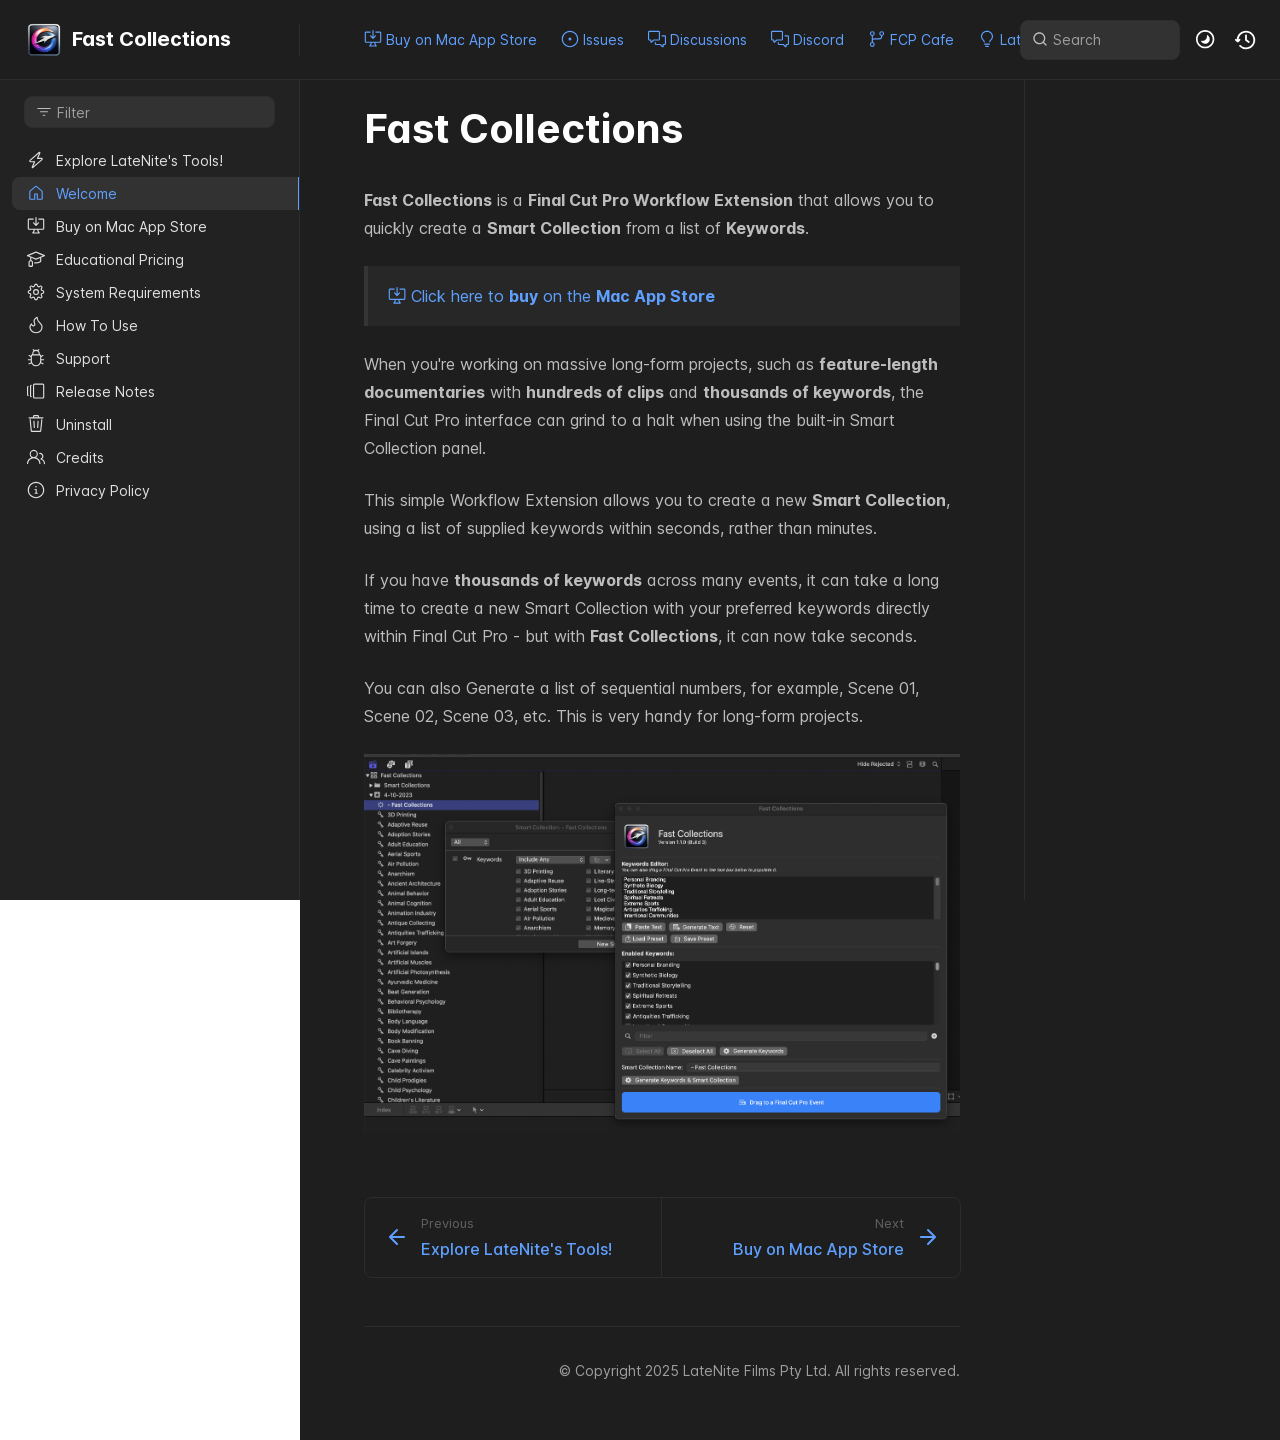
==== commit 08bd1c08: "Refreshes Retype-generated documentation. Process triggered by latenitefilms." ====
--- a/index.html
+++ b/index.html
@@ -1,9 +1,9 @@
 <!DOCTYPE html>
-<html lang="en" class="h-full">
+<html lang="en" class="h-full dark">
 <head>
     <meta charset="UTF-8">
     <meta name="viewport" content="width=device-width,initial-scale=1">
-    <meta name="turbo-cache-control" content="no-cache" data-turbo-track="reload" data-track-token="3.9.0.801955688198">
+    <meta name="turbo-cache-control" content="no-cache" data-turbo-track="reload" data-track-token="3.9.0.802160845406">
 
     <!-- See retype.com -->
     <meta name="generator" content="Retype 3.9.0">
@@ -32,11 +32,11 @@
 
     <script data-cfasync="false">(function(){var cl=document.documentElement.classList,ls=localStorage.getItem("retype_scheme"),hd=cl.contains("dark"),hl=cl.contains("light"),wm=window.matchMedia&&window.matchMedia("(prefers-color-scheme: dark)").matches;if(ls==="dark"||(!ls&&wm&&!hd&&!hl)){cl.remove("light");cl.add("dark")}else if(ls==="light"||(!ls&&!wm&&!hd&&!hl)){cl.remove("dark");cl.add("light")}})();</script>
 
-    <link href="resources/css/retype.css?v=3.9.0.801955688198" rel="stylesheet">
-
-    <script data-cfasync="false" src="resources/js/config.js?v=3.9.0.801955688198" data-turbo-eval="false" defer></script>
+    <link href="resources/css/retype.css?v=3.9.0.802160845406" rel="stylesheet">
+
+    <script data-cfasync="false" src="resources/js/config.js?v=3.9.0.802160845406" data-turbo-eval="false" defer></script>
     <script data-cfasync="false" src="resources/js/retype.js?v=3.9.0" data-turbo-eval="false" defer></script>
-    <script id="lunr-js" data-cfasync="false" src="resources/js/lunr.js?v=3.9.0.801955688198" data-turbo-eval="false" defer></script>
+    <script id="lunr-js" data-cfasync="false" src="resources/js/lunr.js?v=3.9.0.802160845406" data-turbo-eval="false" defer></script>
 </head>
 <body>
     <div id="docs-app" class="relative text-base antialiased text-gray-700 bg-white font-body dark:bg-dark-850 dark:text-dark-300">
@@ -184,12 +184,6 @@
                     <div class="w-40 h-3 mb-4 bg-gray-200 rounded-full loading dark:bg-dark-600"></div>
                 </div>
             
-                <div class="shrink-0 mt-auto bg-transparent dark:border-dark-650">
-                    <a class="flex items-center justify-center flex-nowrap h-16 text-gray-400 dark:text-dark-400 hover:text-gray-700 dark:hover:text-dark-300 transition-colors duration-150 ease-in docs-powered-by" target="_blank" href="https://retype.com/" rel="noopener">
-                        <span class="text-xs whitespace-nowrap">Powered by</span>
-                        <svg xmlns="http://www.w3.org/2000/svg" class="ml-2" fill="currentColor" width="96" height="20" overflow="visible"><path d="M0 0v20h13.59V0H0zm11.15 17.54H2.44V2.46h8.71v15.08zM15.8 20h2.44V4.67L15.8 2.22zM20.45 6.89V20h2.44V9.34z"/><g><path d="M40.16 8.44c0 1.49-.59 2.45-1.75 2.88l2.34 3.32h-2.53l-2.04-2.96h-1.43v2.96h-2.06V5.36h3.5c1.43 0 2.46.24 3.07.73s.9 1.27.9 2.35zm-2.48 1.1c.26-.23.38-.59.38-1.09 0-.5-.13-.84-.4-1.03s-.73-.28-1.39-.28h-1.54v2.75h1.5c.72 0 1.2-.12 1.45-.35zM51.56 5.36V7.2h-4.59v1.91h4.13v1.76h-4.13v1.92h4.74v1.83h-6.79V5.36h6.64zM60.09 7.15v7.48h-2.06V7.15h-2.61V5.36h7.28v1.79h-2.61zM70.81 14.64h-2.06v-3.66l-3.19-5.61h2.23l1.99 3.45 1.99-3.45H74l-3.19 5.61v3.66zM83.99 6.19c.65.55.97 1.4.97 2.55s-.33 1.98-1 2.51-1.68.8-3.04.8h-1.23v2.59h-2.06V5.36h3.26c1.42 0 2.45.28 3.1.83zm-1.51 3.65c.25-.28.37-.69.37-1.22s-.16-.92-.48-1.14c-.32-.23-.82-.34-1.5-.34H79.7v3.12h1.38c.68 0 1.15-.14 1.4-.42zM95.85 5.36V7.2h-4.59v1.91h4.13v1.76h-4.13v1.92H96v1.83h-6.79V5.36h6.64z"/></g></svg>
-                    </a>
-                </div>
             </div>
             
             <!-- Sidebar component -->
@@ -264,11 +258,6 @@
                                 </ul>
                             </nav>
                         </div>
-            
-                        <a class="flex items-center justify-center flex-nowrap h-16 text-gray-400 dark:text-dark-400 hover:text-gray-700 dark:hover:text-dark-300 transition-colors duration-150 ease-in docs-powered-by" target="_blank" href="https://retype.com/" rel="noopener">
-                            <span class="text-xs whitespace-nowrap">Powered by</span>
-                            <svg xmlns="http://www.w3.org/2000/svg" class="ml-2" fill="currentColor" width="96" height="20" overflow="visible"><path d="M0 0v20h13.59V0H0zm11.15 17.54H2.44V2.46h8.71v15.08zM15.8 20h2.44V4.67L15.8 2.22zM20.45 6.89V20h2.44V9.34z"/><g><path d="M40.16 8.44c0 1.49-.59 2.45-1.75 2.88l2.34 3.32h-2.53l-2.04-2.96h-1.43v2.96h-2.06V5.36h3.5c1.43 0 2.46.24 3.07.73s.9 1.27.9 2.35zm-2.48 1.1c.26-.23.38-.59.38-1.09 0-.5-.13-.84-.4-1.03s-.73-.28-1.39-.28h-1.54v2.75h1.5c.72 0 1.2-.12 1.45-.35zM51.56 5.36V7.2h-4.59v1.91h4.13v1.76h-4.13v1.92h4.74v1.83h-6.79V5.36h6.64zM60.09 7.15v7.48h-2.06V7.15h-2.61V5.36h7.28v1.79h-2.61zM70.81 14.64h-2.06v-3.66l-3.19-5.61h2.23l1.99 3.45 1.99-3.45H74l-3.19 5.61v3.66zM83.99 6.19c.65.55.97 1.4.97 2.55s-.33 1.98-1 2.51-1.68.8-3.04.8h-1.23v2.59h-2.06V5.36h3.26c1.42 0 2.45.28 3.1.83zm-1.51 3.65c.25-.28.37-.69.37-1.22s-.16-.92-.48-1.14c-.32-.23-.82-.34-1.5-.34H79.7v3.12h1.38c.68 0 1.15-.14 1.4-.42zM95.85 5.36V7.2h-4.59v1.91h4.13v1.76h-4.13v1.92H96v1.83h-6.79V5.36h6.64z"/></g></svg>
-                        </a>
                     </div>
                 </template>
             </doc-sidebar>
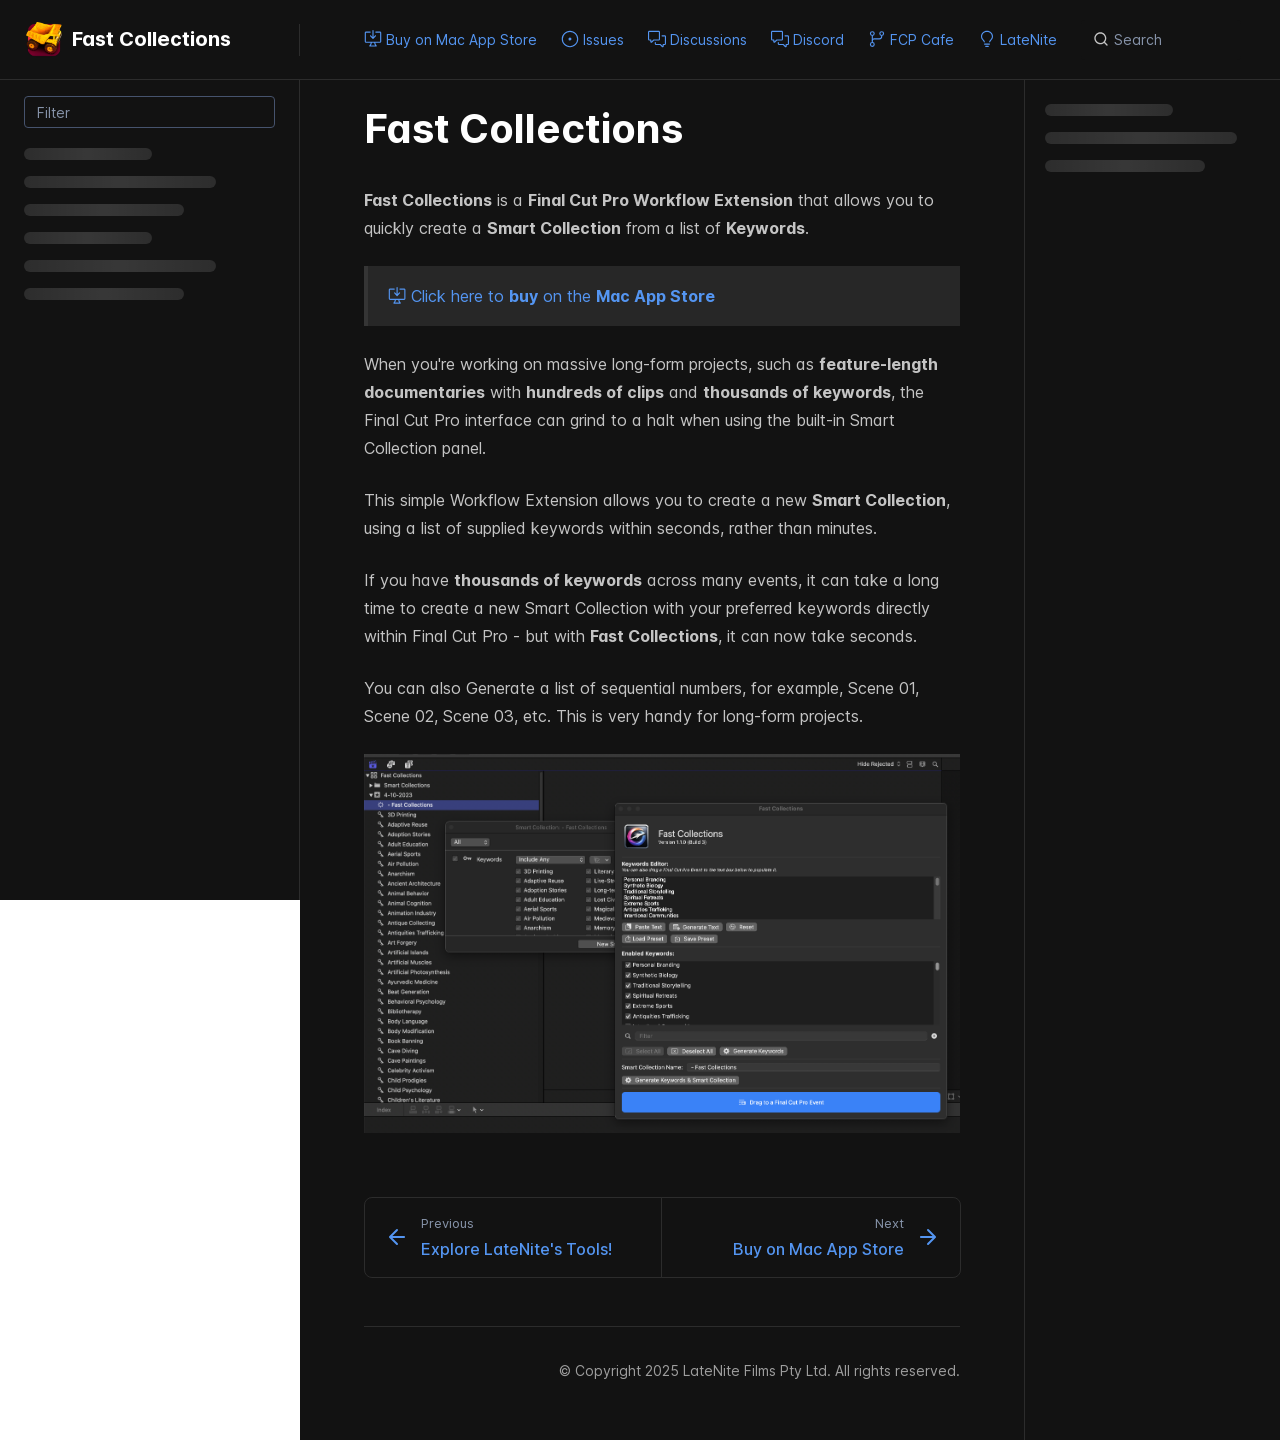
==== commit 126e70fe: "Refreshes Retype-generated documentation. Process triggered by latenitefilms." ====
--- a/index.html
+++ b/index.html
@@ -3,10 +3,10 @@
 <head>
     <meta charset="UTF-8">
     <meta name="viewport" content="width=device-width,initial-scale=1">
-    <meta name="turbo-cache-control" content="no-cache" data-turbo-track="reload" data-track-token="3.9.0.802160845406">
+    <meta name="turbo-cache-control" content="no-cache" data-turbo-track="reload" data-track-token="3.11.0.805176251461">
 
     <!-- See retype.com -->
-    <meta name="generator" content="Retype 3.9.0">
+    <meta name="generator" content="Retype 3.11.0">
 
     <!-- Primary Meta Tags -->
     <title>Fast Collections</title>
@@ -32,26 +32,26 @@
 
     <script data-cfasync="false">(function(){var cl=document.documentElement.classList,ls=localStorage.getItem("retype_scheme"),hd=cl.contains("dark"),hl=cl.contains("light"),wm=window.matchMedia&&window.matchMedia("(prefers-color-scheme: dark)").matches;if(ls==="dark"||(!ls&&wm&&!hd&&!hl)){cl.remove("light");cl.add("dark")}else if(ls==="light"||(!ls&&!wm&&!hd&&!hl)){cl.remove("dark");cl.add("light")}})();</script>
 
-    <link href="resources/css/retype.css?v=3.9.0.802160845406" rel="stylesheet">
-
-    <script data-cfasync="false" src="resources/js/config.js?v=3.9.0.802160845406" data-turbo-eval="false" defer></script>
-    <script data-cfasync="false" src="resources/js/retype.js?v=3.9.0" data-turbo-eval="false" defer></script>
-    <script id="lunr-js" data-cfasync="false" src="resources/js/lunr.js?v=3.9.0.802160845406" data-turbo-eval="false" defer></script>
+    <link href="resources/css/retype.css?v=3.11.0.805176251461" rel="stylesheet">
+
+    <script data-cfasync="false" src="resources/js/config.js?v=3.11.0.805176251461" data-turbo-eval="false" defer></script>
+    <script data-cfasync="false" src="resources/js/retype.js?v=3.11.0" data-turbo-eval="false" defer></script>
+    <script id="lunr-js" data-cfasync="false" src="resources/js/lunr.js?v=3.11.0.805176251461" data-turbo-eval="false" defer></script>
 </head>
 <body>
-    <div id="docs-app" class="relative text-base antialiased text-gray-700 bg-white font-body dark:bg-dark-850 dark:text-dark-300">
-        <div class="absolute bottom-0 left-0 bg-gray-100 dark:bg-dark-800" style="top: 5rem; right: 50%"></div>
-    
-        <header id="docs-site-header" class="sticky top-0 z-30 flex w-full h-16 bg-white border-b border-gray-200 md:h-20 dark:bg-dark-850 dark:border-dark-650">
+    <div id="retype-app" class="relative text-base antialiased text-base-text bg-base-bg font-body">
+        <div class="absolute bottom-0 left-0" style="top: 5rem; right: 50%"></div>
+    
+        <header id="retype-header" class="sticky top-0 z-30 flex w-full h-16 bg-header-bg border-b border-header-border md:h-20">
             <div class="container relative flex items-center justify-between pr-6 grow md:justify-start">
                 <!-- Mobile menu button skeleton -->
-                <button v-cloak class="skeleton docs-mobile-menu-button flex items-center justify-center shrink-0 overflow-hidden dark:text-white focus:outline-none rounded-full w-10 h-10 ml-3.5 md:hidden"><svg xmlns="http://www.w3.org/2000/svg" class="mb-px shrink-0" width="24" height="24" viewBox="0 0 24 24" role="presentation" style="margin-bottom: 0px;"><g fill="currentColor"><path d="M2 4h20v2H2zM2 11h20v2H2zM2 18h20v2H2z"></path></g></svg></button>
-                <div v-cloak id="docs-sidebar-toggle"></div>
+                <button v-cloak class="skeleton retype-mobile-menu-button flex items-center justify-center shrink-0 overflow-hidden dark:text-white focus:outline-none rounded-full w-10 h-10 ml-3.5 md:hidden"><svg xmlns="http://www.w3.org/2000/svg" class="mb-px shrink-0" width="24" height="24" viewBox="0 0 24 24" role="presentation" style="margin-bottom: 0px;"><g fill="currentColor"><path d="M2 4h20v2H2zM2 11h20v2H2zM2 18h20v2H2z"></path></g></svg></button>
+                <div v-cloak id="retype-sidebar-left-toggle-button"></div>
         
                 <!-- Logo -->
                 <div class="flex items-center justify-between h-full py-2 md:w-75">
                     <div class="flex items-center px-2 md:px-6">
-                        <a id="docs-site-logo" href="" class="flex items-center leading-snug text-xl">
+                        <a id="retype-branding-logo" href="" class="flex items-center leading-snug text-xl">
                             <span class="w-10 mr-2 grow-0 shrink-0 overflow-hidden">
                                 <img class="max-h-10 dark:hidden md:inline-block" src="static/logo.png">
                                 <img class="max-h-10 hidden dark:inline-block" src="static/logo.png">
@@ -60,15 +60,15 @@
                         </a>
                     </div>
         
-                    <span class="hidden h-8 border-r md:inline-block dark:border-dark-650"></span>
+                    <span class="hidden h-8 border-r md:inline-block border-base-border"></span>
                 </div>
         
                 <div class="flex justify-between md:grow">
                     <!-- Top Nav -->
-                    <nav class="hidden md:flex">
+                    <nav id="retype-header-nav" class="hidden md:flex">
                         <ul class="flex flex-col mb-4 md:pl-16 md:mb-0 md:flex-row md:items-center">
                             <li class="mr-6">
-                                <a class="py-2 md:mb-0 inline-flex items-center text-sm whitespace-nowrap transition-colors duration-200 ease-linear md:text-blue-500 dark:text-blue-400 hover:text-blue-800 dark:hover:text-blue-200" href="buy/">
+                                <a class="py-2 md:mb-0 inline-flex items-center text-sm whitespace-nowrap transition-colors duration-200 ease-linear md:text-header-text font-header-text-weight hover:text-header-text-hover" href="buy/">
                                     <svg xmlns="http://www.w3.org/2000/svg" class="mb-px mr-1" width="18" height="18" viewBox="0 0 24 24" role="presentation">
                                         <g fill="currentColor">
                                             <path d="M11.25 9.331V.75a.75.75 0 0 1 1.5 0v8.58l1.949-2.11A.75.75 0 1 1 15.8 8.237l-3.25 3.52a.75.75 0 0 1-1.102 0l-3.25-3.52A.75.75 0 1 1 9.3 7.22l1.949 2.111Z"/><path d="M2.5 3.75v11.5c0 .138.112.25.25.25h18.5a.25.25 0 0 0 .25-.25V3.75a.25.25 0 0 0-.25-.25h-5.5a.75.75 0 0 1 0-1.5h5.5c.966 0 1.75.784 1.75 1.75v11.5A1.75 1.75 0 0 1 21.25 17h-6.204c.171 1.375.805 2.652 1.769 3.757A.752.752 0 0 1 16.25 22h-8.5a.75.75 0 0 1-.566-1.243c.965-1.105 1.599-2.382 1.77-3.757H2.75A1.75 1.75 0 0 1 1 15.25V3.75C1 2.784 1.784 2 2.75 2h5.5a.75.75 0 0 1 0 1.5h-5.5a.25.25 0 0 0-.25.25ZM10.463 17c-.126 1.266-.564 2.445-1.223 3.5h5.52c-.66-1.055-1.098-2.234-1.223-3.5Z"/>
@@ -78,7 +78,7 @@
                                 </a>
                             </li>
                             <li class="mr-6">
-                                <a class="py-2 md:mb-0 inline-flex items-center text-sm whitespace-nowrap transition-colors duration-200 ease-linear md:text-blue-500 dark:text-blue-400 hover:text-blue-800 dark:hover:text-blue-200" href="https://github.com/latenitefilms/fastcollections/issues" target="_blank">
+                                <a class="py-2 md:mb-0 inline-flex items-center text-sm whitespace-nowrap transition-colors duration-200 ease-linear md:text-header-text font-header-text-weight hover:text-header-text-hover" href="https://github.com/latenitefilms/fastcollections/issues" target="_blank">
                                     <svg xmlns="http://www.w3.org/2000/svg" class="mb-px mr-1" width="18" height="18" viewBox="0 0 24 24" role="presentation">
                                         <g fill="currentColor">
                                             <path d="M12 1c6.075 0 11 4.925 11 11s-4.925 11-11 11S1 18.075 1 12 5.925 1 12 1ZM2.5 12a9.5 9.5 0 0 0 9.5 9.5 9.5 9.5 0 0 0 9.5-9.5A9.5 9.5 0 0 0 12 2.5 9.5 9.5 0 0 0 2.5 12Zm9.5 2a2 2 0 1 1-.001-3.999A2 2 0 0 1 12 14Z"/>
@@ -88,7 +88,7 @@
                                 </a>
                             </li>
                             <li class="mr-6">
-                                <a class="py-2 md:mb-0 inline-flex items-center text-sm whitespace-nowrap transition-colors duration-200 ease-linear md:text-blue-500 dark:text-blue-400 hover:text-blue-800 dark:hover:text-blue-200" href="https://github.com/latenitefilms/fastcollections/discussions" target="_blank">
+                                <a class="py-2 md:mb-0 inline-flex items-center text-sm whitespace-nowrap transition-colors duration-200 ease-linear md:text-header-text font-header-text-weight hover:text-header-text-hover" href="https://github.com/latenitefilms/fastcollections/discussions" target="_blank">
                                     <svg xmlns="http://www.w3.org/2000/svg" class="mb-px mr-1" width="18" height="18" viewBox="0 0 24 24" role="presentation">
                                         <g fill="currentColor">
                                             <path d="M1.75 1h12.5c.966 0 1.75.784 1.75 1.75v9.5A1.75 1.75 0 0 1 14.25 14H8.061l-2.574 2.573A1.458 1.458 0 0 1 3 15.543V14H1.75A1.75 1.75 0 0 1 0 12.25v-9.5C0 1.784.784 1 1.75 1ZM1.5 2.75v9.5c0 .138.112.25.25.25h2a.75.75 0 0 1 .75.75v2.19l2.72-2.72a.749.749 0 0 1 .53-.22h6.5a.25.25 0 0 0 .25-.25v-9.5a.25.25 0 0 0-.25-.25H1.75a.25.25 0 0 0-.25.25Z"/><path d="M22.5 8.75a.25.25 0 0 0-.25-.25h-3.5a.75.75 0 0 1 0-1.5h3.5c.966 0 1.75.784 1.75 1.75v9.5A1.75 1.75 0 0 1 22.25 20H21v1.543a1.457 1.457 0 0 1-2.487 1.03L15.939 20H10.75A1.75 1.75 0 0 1 9 18.25v-1.465a.75.75 0 0 1 1.5 0v1.465c0 .138.112.25.25.25h5.5a.75.75 0 0 1 .53.22l2.72 2.72v-2.19a.75.75 0 0 1 .75-.75h2a.25.25 0 0 0 .25-.25v-9.5Z"/>
@@ -98,7 +98,7 @@
                                 </a>
                             </li>
                             <li class="mr-6">
-                                <a class="py-2 md:mb-0 inline-flex items-center text-sm whitespace-nowrap transition-colors duration-200 ease-linear md:text-blue-500 dark:text-blue-400 hover:text-blue-800 dark:hover:text-blue-200" href="https://ltnt.tv/discord" target="_blank">
+                                <a class="py-2 md:mb-0 inline-flex items-center text-sm whitespace-nowrap transition-colors duration-200 ease-linear md:text-header-text font-header-text-weight hover:text-header-text-hover" href="https://ltnt.tv/discord" target="_blank">
                                     <svg xmlns="http://www.w3.org/2000/svg" class="mb-px mr-1" width="18" height="18" viewBox="0 0 24 24" role="presentation">
                                         <g fill="currentColor">
                                             <path d="M1.75 1h12.5c.966 0 1.75.784 1.75 1.75v9.5A1.75 1.75 0 0 1 14.25 14H8.061l-2.574 2.573A1.458 1.458 0 0 1 3 15.543V14H1.75A1.75 1.75 0 0 1 0 12.25v-9.5C0 1.784.784 1 1.75 1ZM1.5 2.75v9.5c0 .138.112.25.25.25h2a.75.75 0 0 1 .75.75v2.19l2.72-2.72a.749.749 0 0 1 .53-.22h6.5a.25.25 0 0 0 .25-.25v-9.5a.25.25 0 0 0-.25-.25H1.75a.25.25 0 0 0-.25.25Z"/><path d="M22.5 8.75a.25.25 0 0 0-.25-.25h-3.5a.75.75 0 0 1 0-1.5h3.5c.966 0 1.75.784 1.75 1.75v9.5A1.75 1.75 0 0 1 22.25 20H21v1.543a1.457 1.457 0 0 1-2.487 1.03L15.939 20H10.75A1.75 1.75 0 0 1 9 18.25v-1.465a.75.75 0 0 1 1.5 0v1.465c0 .138.112.25.25.25h5.5a.75.75 0 0 1 .53.22l2.72 2.72v-2.19a.75.75 0 0 1 .75-.75h2a.25.25 0 0 0 .25-.25v-9.5Z"/>
@@ -108,7 +108,7 @@
                                 </a>
                             </li>
                             <li class="mr-6">
-                                <a class="py-2 md:mb-0 inline-flex items-center text-sm whitespace-nowrap transition-colors duration-200 ease-linear md:text-blue-500 dark:text-blue-400 hover:text-blue-800 dark:hover:text-blue-200" href="https://fcp.cafe" target="_blank">
+                                <a class="py-2 md:mb-0 inline-flex items-center text-sm whitespace-nowrap transition-colors duration-200 ease-linear md:text-header-text font-header-text-weight hover:text-header-text-hover" href="https://fcp.cafe" target="_blank">
                                     <svg xmlns="http://www.w3.org/2000/svg" class="mb-px mr-1" width="18" height="18" viewBox="0 0 24 24" role="presentation">
                                         <g fill="currentColor">
                                             <path d="M15 4.75a3.25 3.25 0 1 1 6.5 0 3.25 3.25 0 0 1-6.5 0ZM2.5 19.25a3.25 3.25 0 1 1 6.5 0 3.25 3.25 0 0 1-6.5 0Zm0-14.5a3.25 3.25 0 1 1 6.5 0 3.25 3.25 0 0 1-6.5 0ZM5.75 6.5a1.75 1.75 0 1 0-.001-3.501A1.75 1.75 0 0 0 5.75 6.5Zm0 14.5a1.75 1.75 0 1 0-.001-3.501A1.75 1.75 0 0 0 5.75 21Zm12.5-14.5a1.75 1.75 0 1 0-.001-3.501A1.75 1.75 0 0 0 18.25 6.5Z"/><path d="M5.75 16.75A.75.75 0 0 1 5 16V8a.75.75 0 0 1 1.5 0v8a.75.75 0 0 1-.75.75Z"/><path d="M17.5 8.75v-1H19v1a3.75 3.75 0 0 1-3.75 3.75h-7a1.75 1.75 0 0 0-1.75 1.75H5A3.25 3.25 0 0 1 8.25 11h7a2.25 2.25 0 0 0 2.25-2.25Z"/>
@@ -118,7 +118,7 @@
                                 </a>
                             </li>
                             <li class="mr-6">
-                                <a class="py-2 md:mb-0 inline-flex items-center text-sm whitespace-nowrap transition-colors duration-200 ease-linear md:text-blue-500 dark:text-blue-400 hover:text-blue-800 dark:hover:text-blue-200" href="https://fcp.cafe/latenite/" target="_blank">
+                                <a class="py-2 md:mb-0 inline-flex items-center text-sm whitespace-nowrap transition-colors duration-200 ease-linear md:text-header-text font-header-text-weight hover:text-header-text-hover" href="https://fcp.cafe/latenite/" target="_blank">
                                     <svg xmlns="http://www.w3.org/2000/svg" class="mb-px mr-1" width="18" height="18" viewBox="0 0 24 24" role="presentation">
                                         <g fill="currentColor">
                                             <path d="M12 2.5c-3.81 0-6.5 2.743-6.5 6.119 0 1.536.632 2.572 1.425 3.56.172.215.347.422.527.635l.096.112c.21.25.427.508.63.774.404.531.783 1.128.995 1.834a.75.75 0 0 1-1.436.432c-.138-.46-.397-.89-.753-1.357a18.111 18.111 0 0 0-.582-.714l-.092-.11c-.18-.212-.37-.436-.555-.667C4.87 12.016 4 10.651 4 8.618 4 4.363 7.415 1 12 1s8 3.362 8 7.619c0 2.032-.87 3.397-1.755 4.5-.185.23-.375.454-.555.667l-.092.109c-.21.248-.405.481-.582.714-.356.467-.615.898-.753 1.357a.751.751 0 0 1-1.437-.432c.213-.706.592-1.303.997-1.834.202-.266.419-.524.63-.774l.095-.112c.18-.213.355-.42.527-.634.793-.99 1.425-2.025 1.425-3.561C18.5 5.243 15.81 2.5 12 2.5ZM8.75 18h6.5a.75.75 0 0 1 0 1.5h-6.5a.75.75 0 0 1 0-1.5Zm.75 3.75a.75.75 0 0 1 .75-.75h3.5a.75.75 0 0 1 0 1.5h-3.5a.75.75 0 0 1-.75-.75Z"/>
@@ -139,7 +139,7 @@
                             <div class="absolute flex items-center justify-center h-full pl-3 dark:text-dark-300">
                                 <svg xmlns="http://www.w3.org/2000/svg" class="icon-base" width="16" height="16" viewBox="0 0 24 24" aria-labelledby="icon" role="presentation" style="margin-bottom: 1px;"><g fill="currentColor" ><path d="M21.71 20.29l-3.68-3.68A8.963 8.963 0 0020 11c0-4.96-4.04-9-9-9s-9 4.04-9 9 4.04 9 9 9c2.12 0 4.07-.74 5.61-1.97l3.68 3.68c.2.19.45.29.71.29s.51-.1.71-.29c.39-.39.39-1.03 0-1.42zM4 11c0-3.86 3.14-7 7-7s7 3.14 7 7c0 1.92-.78 3.66-2.04 4.93-.01.01-.02.01-.02.01-.01.01-.01.01-.01.02A6.98 6.98 0 0111 18c-3.86 0-7-3.14-7-7z" ></path></g></svg>
                             </div>
-                            <input class="w-full h-10 placeholder-gray-400 transition-colors duration-200 ease-in bg-gray-200 border border-transparent rounded md:text-sm hover:bg-white hover:border-gray-300 focus:outline-none focus:bg-white focus:border-gray-500 dark:bg-dark-600 dark:border-dark-600 dark:placeholder-dark-400" style="padding: 0.625rem 0.75rem 0.625rem 2rem" type="text" placeholder="Search">
+                            <input class="w-full h-10 placeholder-search-placeholder transition-colors duration-200 ease-in bg-search-bg border border-transparent rounded md:text-sm hover:border-search-border-hover focus:outline-none focus:border-search-border-focus" style="padding: 0.625rem 0.75rem 0.625rem 2rem" type="text" placeholder="Search">
                         </div>
         
                         <!-- Mobile search button -->
@@ -157,7 +157,7 @@
                     </div>
         
                     <div v-cloak class="flex justify-end grow">
-                        <div id="docs-mobile-search-button"></div>
+                        <div id="retype-mobile-search-button"></div>
                         <doc-search-desktop></doc-search-desktop>
         
                         <doc-theme-switch class="lg:ml-2"></doc-theme-switch>
@@ -167,21 +167,22 @@
             </div>
         </header>
     
-        <div class="container relative flex bg-white">
+    
+        <div id="retype-container" class="container relative flex bg-white">
             <!-- Sidebar Skeleton -->
-            <div v-cloak class="fixed flex flex-col shrink-0 duration-300 ease-in-out bg-white border-gray-200 sidebar top-20 w-75 border-r h-screen md:sticky transition-transform skeleton dark:bg-dark-800 dark:border-dark-650">
+            <div v-cloak class="fixed flex flex-col shrink-0 duration-300 ease-in-out bg-sidebar-left-bg border-sidebar-left-border sidebar top-20 w-75 border-r h-screen md:sticky transition-transform skeleton">
             
                 <div class="flex items-center h-16 px-6">
-                    <input class="w-full h-8 px-3 py-2 transition-colors duration-200 ease-linear bg-white border border-gray-200 rounded shadow-none text-sm focus:outline-none focus:border-gray-600 dark:bg-dark-600 dark:border-dark-600" type="text" placeholder="Filter">
+                    <input class="w-full h-8 px-3 py-2 transition-colors duration-200 ease-linear bg-filter-bg border border-filter-border rounded shadow-none text-sm focus:outline-none focus:border-filter-border-focus" type="text" placeholder="Filter">
                 </div>
             
                 <div class="pl-6 mt-1 mb-4">
-                    <div class="w-32 h-3 mb-4 bg-gray-200 rounded-full loading dark:bg-dark-600"></div>
-                    <div class="w-48 h-3 mb-4 bg-gray-200 rounded-full loading dark:bg-dark-600"></div>
-                    <div class="w-40 h-3 mb-4 bg-gray-200 rounded-full loading dark:bg-dark-600"></div>
-                    <div class="w-32 h-3 mb-4 bg-gray-200 rounded-full loading dark:bg-dark-600"></div>
-                    <div class="w-48 h-3 mb-4 bg-gray-200 rounded-full loading dark:bg-dark-600"></div>
-                    <div class="w-40 h-3 mb-4 bg-gray-200 rounded-full loading dark:bg-dark-600"></div>
+                    <div class="w-32 h-3 mb-4 bg-skeleton-bg rounded-full loading"></div>
+                    <div class="w-48 h-3 mb-4 bg-skeleton-bg rounded-full loading"></div>
+                    <div class="w-40 h-3 mb-4 bg-skeleton-bg rounded-full loading"></div>
+                    <div class="w-32 h-3 mb-4 bg-skeleton-bg rounded-full loading"></div>
+                    <div class="w-48 h-3 mb-4 bg-skeleton-bg rounded-full loading"></div>
+                    <div class="w-40 h-3 mb-4 bg-skeleton-bg rounded-full loading"></div>
                 </div>
             
             </div>
@@ -189,13 +190,13 @@
             <!-- Sidebar component -->
             <doc-sidebar v-cloak>
                 <template #sidebar-footer>
-                    <div class="shrink-0 mt-auto border-t md:bg-transparent md:border-none dark:border-dark-650">
-            
-                        <div class="py-3 px-6 md:hidden border-b dark:border-dark-650">
+                    <div class="shrink-0 mt-auto border-t md:bg-transparent md:border-none dark:border-base-border">
+            
+                        <div class="py-3 px-6 md:hidden border-b dark:border-base-border">
                             <nav>
                                 <ul class="flex flex-wrap justify-center items-center">
                                     <li class="mr-6">
-                                        <a class="block py-1 inline-flex items-center text-sm whitespace-nowrap transition-colors duration-200 ease-linear md:text-blue-500 dark:text-blue-400 hover:text-blue-800 dark:hover:text-blue-200" href="buy/">
+                                        <a class="block py-1 inline-flex items-center text-sm whitespace-nowrap transition-colors duration-200 ease-linear md:text-header-text font-header-text-weight hover:text-header-text-hover" href="buy/">
                                             <svg xmlns="http://www.w3.org/2000/svg" class="mb-px mr-1" width="18" height="18" viewBox="0 0 24 24" role="presentation">
                                                 <g fill="currentColor">
                                                     <path d="M11.25 9.331V.75a.75.75 0 0 1 1.5 0v8.58l1.949-2.11A.75.75 0 1 1 15.8 8.237l-3.25 3.52a.75.75 0 0 1-1.102 0l-3.25-3.52A.75.75 0 1 1 9.3 7.22l1.949 2.111Z"/><path d="M2.5 3.75v11.5c0 .138.112.25.25.25h18.5a.25.25 0 0 0 .25-.25V3.75a.25.25 0 0 0-.25-.25h-5.5a.75.75 0 0 1 0-1.5h5.5c.966 0 1.75.784 1.75 1.75v11.5A1.75 1.75 0 0 1 21.25 17h-6.204c.171 1.375.805 2.652 1.769 3.757A.752.752 0 0 1 16.25 22h-8.5a.75.75 0 0 1-.566-1.243c.965-1.105 1.599-2.382 1.77-3.757H2.75A1.75 1.75 0 0 1 1 15.25V3.75C1 2.784 1.784 2 2.75 2h5.5a.75.75 0 0 1 0 1.5h-5.5a.25.25 0 0 0-.25.25ZM10.463 17c-.126 1.266-.564 2.445-1.223 3.5h5.52c-.66-1.055-1.098-2.234-1.223-3.5Z"/>
@@ -205,7 +206,7 @@
                                         </a>
                                     </li>
                                     <li class="mr-6">
-                                        <a class="block py-1 inline-flex items-center text-sm whitespace-nowrap transition-colors duration-200 ease-linear md:text-blue-500 dark:text-blue-400 hover:text-blue-800 dark:hover:text-blue-200" href="https://github.com/latenitefilms/fastcollections/issues" target="_blank">
+                                        <a class="block py-1 inline-flex items-center text-sm whitespace-nowrap transition-colors duration-200 ease-linear md:text-header-text font-header-text-weight hover:text-header-text-hover" href="https://github.com/latenitefilms/fastcollections/issues" target="_blank">
                                             <svg xmlns="http://www.w3.org/2000/svg" class="mb-px mr-1" width="18" height="18" viewBox="0 0 24 24" role="presentation">
                                                 <g fill="currentColor">
                                                     <path d="M12 1c6.075 0 11 4.925 11 11s-4.925 11-11 11S1 18.075 1 12 5.925 1 12 1ZM2.5 12a9.5 9.5 0 0 0 9.5 9.5 9.5 9.5 0 0 0 9.5-9.5A9.5 9.5 0 0 0 12 2.5 9.5 9.5 0 0 0 2.5 12Zm9.5 2a2 2 0 1 1-.001-3.999A2 2 0 0 1 12 14Z"/>
@@ -215,7 +216,7 @@
                                         </a>
                                     </li>
                                     <li class="mr-6">
-                                        <a class="block py-1 inline-flex items-center text-sm whitespace-nowrap transition-colors duration-200 ease-linear md:text-blue-500 dark:text-blue-400 hover:text-blue-800 dark:hover:text-blue-200" href="https://github.com/latenitefilms/fastcollections/discussions" target="_blank">
+                                        <a class="block py-1 inline-flex items-center text-sm whitespace-nowrap transition-colors duration-200 ease-linear md:text-header-text font-header-text-weight hover:text-header-text-hover" href="https://github.com/latenitefilms/fastcollections/discussions" target="_blank">
                                             <svg xmlns="http://www.w3.org/2000/svg" class="mb-px mr-1" width="18" height="18" viewBox="0 0 24 24" role="presentation">
                                                 <g fill="currentColor">
                                                     <path d="M1.75 1h12.5c.966 0 1.75.784 1.75 1.75v9.5A1.75 1.75 0 0 1 14.25 14H8.061l-2.574 2.573A1.458 1.458 0 0 1 3 15.543V14H1.75A1.75 1.75 0 0 1 0 12.25v-9.5C0 1.784.784 1 1.75 1ZM1.5 2.75v9.5c0 .138.112.25.25.25h2a.75.75 0 0 1 .75.75v2.19l2.72-2.72a.749.749 0 0 1 .53-.22h6.5a.25.25 0 0 0 .25-.25v-9.5a.25.25 0 0 0-.25-.25H1.75a.25.25 0 0 0-.25.25Z"/><path d="M22.5 8.75a.25.25 0 0 0-.25-.25h-3.5a.75.75 0 0 1 0-1.5h3.5c.966 0 1.75.784 1.75 1.75v9.5A1.75 1.75 0 0 1 22.25 20H21v1.543a1.457 1.457 0 0 1-2.487 1.03L15.939 20H10.75A1.75 1.75 0 0 1 9 18.25v-1.465a.75.75 0 0 1 1.5 0v1.465c0 .138.112.25.25.25h5.5a.75.75 0 0 1 .53.22l2.72 2.72v-2.19a.75.75 0 0 1 .75-.75h2a.25.25 0 0 0 .25-.25v-9.5Z"/>
@@ -225,7 +226,7 @@
                                         </a>
                                     </li>
                                     <li class="mr-6">
-                                        <a class="block py-1 inline-flex items-center text-sm whitespace-nowrap transition-colors duration-200 ease-linear md:text-blue-500 dark:text-blue-400 hover:text-blue-800 dark:hover:text-blue-200" href="https://ltnt.tv/discord" target="_blank">
+                                        <a class="block py-1 inline-flex items-center text-sm whitespace-nowrap transition-colors duration-200 ease-linear md:text-header-text font-header-text-weight hover:text-header-text-hover" href="https://ltnt.tv/discord" target="_blank">
                                             <svg xmlns="http://www.w3.org/2000/svg" class="mb-px mr-1" width="18" height="18" viewBox="0 0 24 24" role="presentation">
                                                 <g fill="currentColor">
                                                     <path d="M1.75 1h12.5c.966 0 1.75.784 1.75 1.75v9.5A1.75 1.75 0 0 1 14.25 14H8.061l-2.574 2.573A1.458 1.458 0 0 1 3 15.543V14H1.75A1.75 1.75 0 0 1 0 12.25v-9.5C0 1.784.784 1 1.75 1ZM1.5 2.75v9.5c0 .138.112.25.25.25h2a.75.75 0 0 1 .75.75v2.19l2.72-2.72a.749.749 0 0 1 .53-.22h6.5a.25.25 0 0 0 .25-.25v-9.5a.25.25 0 0 0-.25-.25H1.75a.25.25 0 0 0-.25.25Z"/><path d="M22.5 8.75a.25.25 0 0 0-.25-.25h-3.5a.75.75 0 0 1 0-1.5h3.5c.966 0 1.75.784 1.75 1.75v9.5A1.75 1.75 0 0 1 22.25 20H21v1.543a1.457 1.457 0 0 1-2.487 1.03L15.939 20H10.75A1.75 1.75 0 0 1 9 18.25v-1.465a.75.75 0 0 1 1.5 0v1.465c0 .138.112.25.25.25h5.5a.75.75 0 0 1 .53.22l2.72 2.72v-2.19a.75.75 0 0 1 .75-.75h2a.25.25 0 0 0 .25-.25v-9.5Z"/>
@@ -235,7 +236,7 @@
                                         </a>
                                     </li>
                                     <li class="mr-6">
-                                        <a class="block py-1 inline-flex items-center text-sm whitespace-nowrap transition-colors duration-200 ease-linear md:text-blue-500 dark:text-blue-400 hover:text-blue-800 dark:hover:text-blue-200" href="https://fcp.cafe" target="_blank">
+                                        <a class="block py-1 inline-flex items-center text-sm whitespace-nowrap transition-colors duration-200 ease-linear md:text-header-text font-header-text-weight hover:text-header-text-hover" href="https://fcp.cafe" target="_blank">
                                             <svg xmlns="http://www.w3.org/2000/svg" class="mb-px mr-1" width="18" height="18" viewBox="0 0 24 24" role="presentation">
                                                 <g fill="currentColor">
                                                     <path d="M15 4.75a3.25 3.25 0 1 1 6.5 0 3.25 3.25 0 0 1-6.5 0ZM2.5 19.25a3.25 3.25 0 1 1 6.5 0 3.25 3.25 0 0 1-6.5 0Zm0-14.5a3.25 3.25 0 1 1 6.5 0 3.25 3.25 0 0 1-6.5 0ZM5.75 6.5a1.75 1.75 0 1 0-.001-3.501A1.75 1.75 0 0 0 5.75 6.5Zm0 14.5a1.75 1.75 0 1 0-.001-3.501A1.75 1.75 0 0 0 5.75 21Zm12.5-14.5a1.75 1.75 0 1 0-.001-3.501A1.75 1.75 0 0 0 18.25 6.5Z"/><path d="M5.75 16.75A.75.75 0 0 1 5 16V8a.75.75 0 0 1 1.5 0v8a.75.75 0 0 1-.75.75Z"/><path d="M17.5 8.75v-1H19v1a3.75 3.75 0 0 1-3.75 3.75h-7a1.75 1.75 0 0 0-1.75 1.75H5A3.25 3.25 0 0 1 8.25 11h7a2.25 2.25 0 0 0 2.25-2.25Z"/>
@@ -245,7 +246,7 @@
                                         </a>
                                     </li>
                                     <li class="mr-6">
-                                        <a class="block py-1 inline-flex items-center text-sm whitespace-nowrap transition-colors duration-200 ease-linear md:text-blue-500 dark:text-blue-400 hover:text-blue-800 dark:hover:text-blue-200" href="https://fcp.cafe/latenite/" target="_blank">
+                                        <a class="block py-1 inline-flex items-center text-sm whitespace-nowrap transition-colors duration-200 ease-linear md:text-header-text font-header-text-weight hover:text-header-text-hover" href="https://fcp.cafe/latenite/" target="_blank">
                                             <svg xmlns="http://www.w3.org/2000/svg" class="mb-px mr-1" width="18" height="18" viewBox="0 0 24 24" role="presentation">
                                                 <g fill="currentColor">
                                                     <path d="M12 2.5c-3.81 0-6.5 2.743-6.5 6.119 0 1.536.632 2.572 1.425 3.56.172.215.347.422.527.635l.096.112c.21.25.427.508.63.774.404.531.783 1.128.995 1.834a.75.75 0 0 1-1.436.432c-.138-.46-.397-.89-.753-1.357a18.111 18.111 0 0 0-.582-.714l-.092-.11c-.18-.212-.37-.436-.555-.667C4.87 12.016 4 10.651 4 8.618 4 4.363 7.415 1 12 1s8 3.362 8 7.619c0 2.032-.87 3.397-1.755 4.5-.185.23-.375.454-.555.667l-.092.109c-.21.248-.405.481-.582.714-.356.467-.615.898-.753 1.357a.751.751 0 0 1-1.437-.432c.213-.706.592-1.303.997-1.834.202-.266.419-.524.63-.774l.095-.112c.18-.213.355-.42.527-.634.793-.99 1.425-2.025 1.425-3.561C18.5 5.243 15.81 2.5 12 2.5ZM8.75 18h6.5a.75.75 0 0 1 0 1.5h-6.5a.75.75 0 0 1 0-1.5Zm.75 3.75a.75.75 0 0 1 .75-.75h3.5a.75.75 0 0 1 0 1.5h-3.5a.75.75 0 0 1-.75-.75Z"/>
@@ -262,14 +263,14 @@
                 </template>
             </doc-sidebar>
     
-            <div class="grow min-w-0 dark:bg-dark-850">
+            <div class="grow min-w-0 bg-body-bg">
                 <!-- Render "toolbar" template here on api pages --><!-- Render page content -->
                 <div class="flex">
-                    <div class="min-w-0 p-4 grow md:px-16">
+                    <div id="retype-main" class="min-w-0 p-4 grow md:px-16">
                         <main class="relative pb-12 lg:pt-2">
-                            <div class="docs-markdown" id="docs-content">
+                            <div class="retype-markdown" id="retype-content">
                                 <!-- Rendered if sidebar right is enabled -->
-                                <div id="docs-sidebar-right-toggle"></div>
+                                <div id="retype-sidebar-right-toggle"></div>
                                 <!-- Page content  -->
 <doc-anchor-target id="fast-collections" class="break-words">
     <h1>
@@ -286,7 +287,7 @@
 <p>If you have <strong>thousands of keywords</strong> across many events, it can take a long time to create a new Smart Collection with your preferred keywords directly within Final Cut Pro - but with <strong>Fast Collections</strong>, it can now take seconds.</p>
 <p>You can also Generate a list of sequential numbers, for example, Scene 01, Scene 02, Scene 03, etc. This is very handy for long-form projects.</p>
 <p><figure class="content-center">
-    <img src="static/frontpage.png" alt="" />
+    <img src="static/frontpage.png" alt="" class="rounded-image-rounded border-image-border border-image-border-width" />
     <figcaption class="caption"></figcaption>
 </figure>
 </p>
@@ -295,23 +296,23 @@
                                 <!-- Required only on API pages -->
                                 <doc-toolbar-member-filter-no-results></doc-toolbar-member-filter-no-results>
                             </div>
-                            <footer class="clear-both">
+                            <footer id="retype-content-footer" class="clear-both">
                             
-                                <nav class="print:hidden flex mt-14">
+                                <nav id="retype-nextprev" class="print:hidden flex mt-14">
                                     <div class="w-1/2">
-                                        <a class="px-5 py-4 h-full flex items-center break-normal font-medium text-blue-500 dark:text-blue-400 border border-gray-300 hover:border-gray-400 dark:border-dark-650 dark:hover:border-dark-450 rounded-l-lg transition-colors duration-150 relative hover:z-5" href="latenite/">
+                                        <a class="px-5 py-4 h-full flex items-center break-normal font-medium text-body-link border border-base-border hover:border-base-border-hover rounded-l-lg transition-colors duration-150 relative hover:z-5" href="latenite/">
                                             <svg xmlns="http://www.w3.org/2000/svg" class="mr-3" width="24" height="24" viewBox="0 0 24 24" fill="currentColor" overflow="visible"><path d="M19 11H7.41l5.29-5.29a.996.996 0 10-1.41-1.41l-7 7a1 1 0 000 1.42l7 7a1.024 1.024 0 001.42-.01.996.996 0 000-1.41L7.41 13H19c.55 0 1-.45 1-1s-.45-1-1-1z" /><path fill="none" d="M0 0h24v24H0z" /></svg>
                                             <span>
-                                                <span class="block text-xs font-normal text-gray-400 dark:text-dark-400">Previous</span>
+                                                <span class="block text-xs font-normal text-base-text-muted">Previous</span>
                                                 <span class="block mt-1">Explore Late​Nite's Tools!</span>
                                             </span>
                                         </a>
                                     </div>
                             
                                     <div class="w-1/2">
-                                        <a class="px-5 py-4 -mx-px h-full flex items-center justify-end break-normal font-medium text-blue-500 dark:text-blue-400 border border-gray-300 hover:border-gray-400 dark:border-dark-650 dark:hover:border-dark-450 rounded-r-lg transition-colors duration-150 relative hover:z-5" href="buy/">
+                                        <a class="px-5 py-4 -mx-px h-full flex items-center justify-end break-normal font-medium text-body-link border border-base-border hover:border-base-border-hover rounded-r-lg transition-colors duration-150 relative hover:z-5" href="buy/">
                                             <span>
-                                                <span class="block text-xs font-normal text-right text-gray-400 dark:text-dark-400">Next</span>
+                                                <span class="block text-xs font-normal text-right text-base-text-muted">Next</span>
                                                 <span class="block mt-1">Buy on Mac App Store</span>
                                             </span>
                                             <svg xmlns="http://www.w3.org/2000/svg" class="ml-3" width="24" height="24" viewBox="0 0 24 24" fill="currentColor" overflow="visible"><path d="M19.92 12.38a1 1 0 00-.22-1.09l-7-7a.996.996 0 10-1.41 1.41l5.3 5.3H5c-.55 0-1 .45-1 1s.45 1 1 1h11.59l-5.29 5.29a.996.996 0 000 1.41c.19.2.44.3.7.3s.51-.1.71-.29l7-7c.09-.09.16-.21.21-.33z" /><path fill="none" d="M0 0h24v24H0z" /></svg>
@@ -321,24 +322,24 @@
                             </footer>
                         </main>
                 
-                        <div class="print:border-none border-t dark:border-dark-650 pt-6 mb-8">
+                        <div id="retype-page-footer" class="print:border-none border-t border-base-border pt-6 mb-8">
                             <footer class="flex flex-wrap items-center justify-between print:justify-center">
-                                <div class="print:hidden">
+                                <div id="retype-footer-links" class="print:hidden">
                                     <ul class="flex flex-wrap items-center text-sm">
                                     </ul>
                                 </div>
-                                <div class="print:justify-center docs-copyright py-2 text-gray-500 dark:text-dark-350 text-sm leading-relaxed"><p>© Copyright 2025 LateNite Films Pty Ltd. All rights reserved.</p></div>
+                                <div id="retype-copyright" class="print:justify-center py-2 text-footer-text font-footer-link-weight text-sm leading-relaxed"><p>© Copyright 2025 LateNite Films Pty Ltd. All rights reserved.</p></div>
                             </footer>
                         </div>
                     </div>
                 
                     <!-- Rendered if sidebar right is enabled -->
                     <!-- Sidebar right skeleton-->
-                    <div v-cloak class="fixed top-0 bottom-0 right-0 translate-x-full bg-white border-gray-200 lg:sticky lg:border-l lg:shrink-0 lg:pt-6 lg:transform-none sm:w-1/2 lg:w-64 lg:z-0 md:w-104 sidebar-right skeleton dark:bg-dark-850 dark:border-dark-650">
+                    <div v-cloak class="fixed top-0 bottom-0 right-0 translate-x-full bg-sidebar-right-bg border-sidebar-right-border lg:sticky lg:border-l lg:shrink-0 lg:pt-6 lg:transform-none sm:w-1/2 lg:w-64 lg:z-0 md:w-104 sidebar-right skeleton">
                         <div class="pl-5">
-                            <div class="w-32 h-3 mb-4 bg-gray-200 dark:bg-dark-600 rounded-full loading"></div>
-                            <div class="w-48 h-3 mb-4 bg-gray-200 dark:bg-dark-600 rounded-full loading"></div>
-                            <div class="w-40 h-3 mb-4 bg-gray-200 dark:bg-dark-600 rounded-full loading"></div>
+                            <div class="w-32 h-3 mb-4 bg-skeleton-bg rounded-full loading"></div>
+                            <div class="w-48 h-3 mb-4 bg-skeleton-bg rounded-full loading"></div>
+                            <div class="w-40 h-3 mb-4 bg-skeleton-bg rounded-full loading"></div>
                         </div>
                     </div>
                 
@@ -354,7 +355,7 @@
     </div>
 
 
-    <div id="docs-overlay-target"></div>
+    <div id="retype-overlay-target"></div>
 
     <script data-cfasync="false">window.__DOCS__ = { "title": "Welcome", isRoot: true, level: 0, icon: "file", hasPrism: false, hasMermaid: false, hasMath: false, tocDepth: 23 }</script>
 </body>
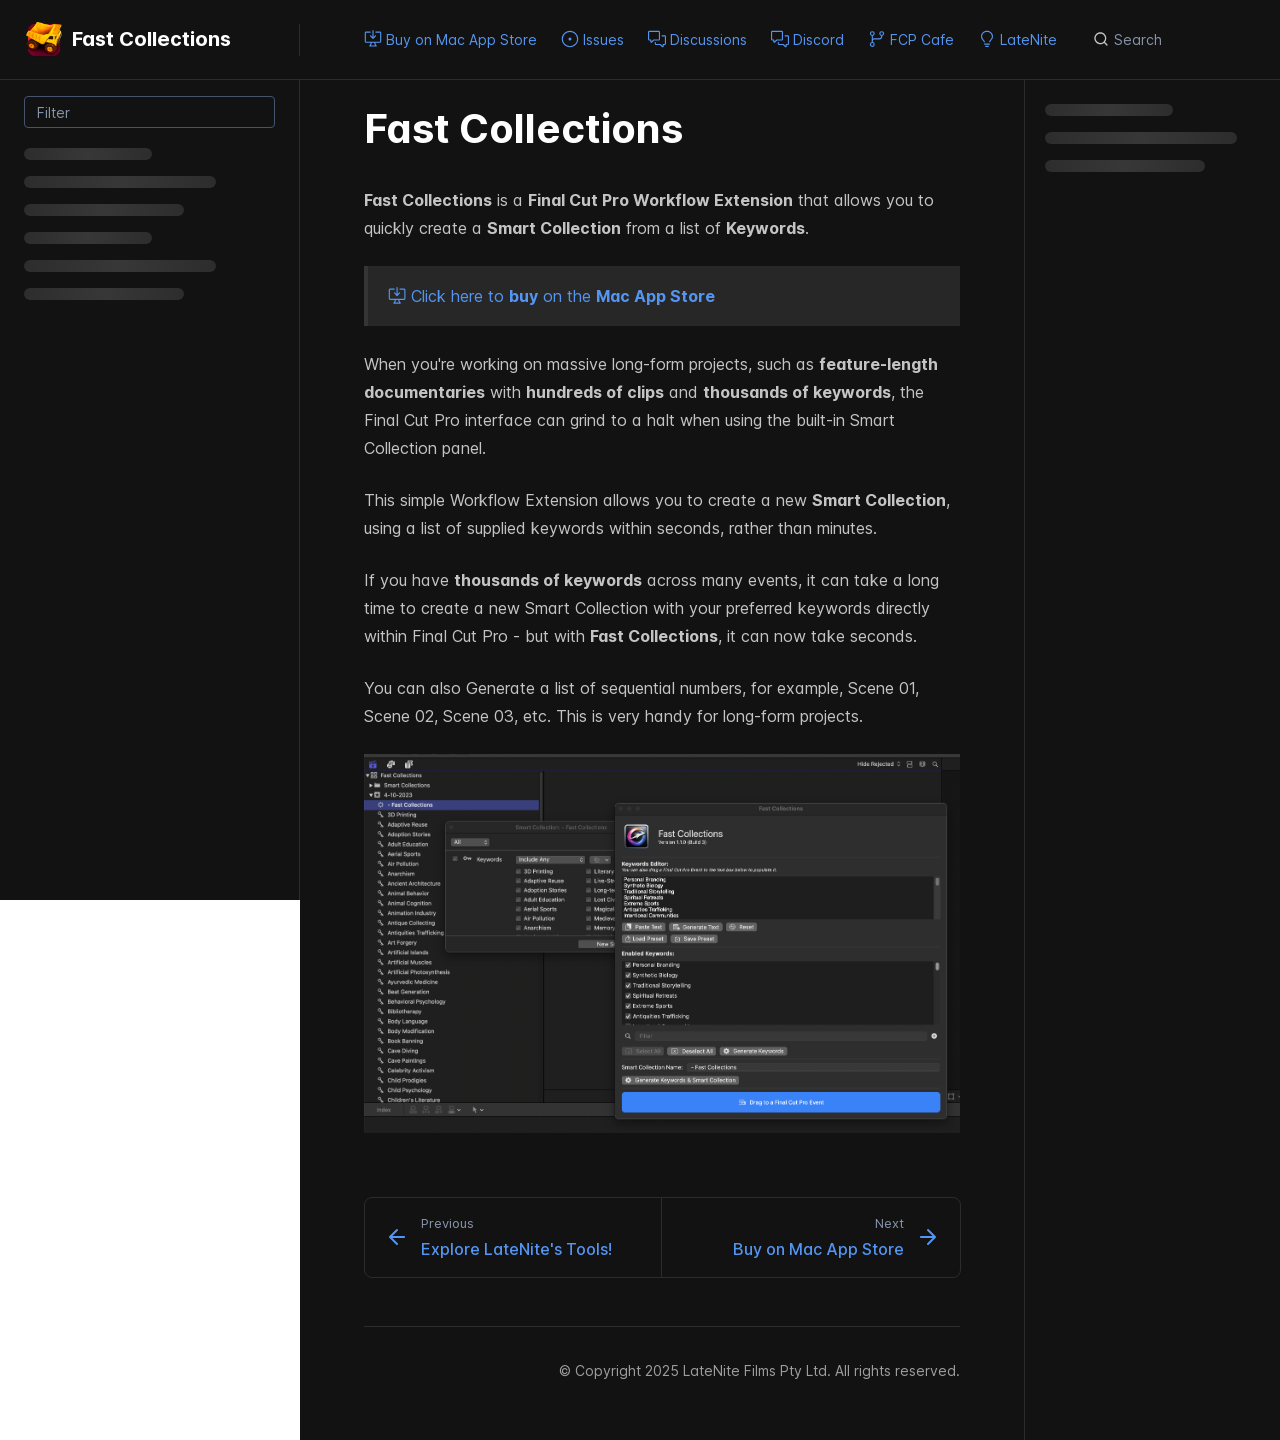
==== commit 1f57bd18: "Refreshes Retype-generated documentation. Process triggered by latenitefilms." ====
--- a/index.html
+++ b/index.html
@@ -3,7 +3,7 @@
 <head>
     <meta charset="UTF-8">
     <meta name="viewport" content="width=device-width,initial-scale=1">
-    <meta name="turbo-cache-control" content="no-cache" data-turbo-track="reload" data-track-token="3.11.0.805176251461">
+    <meta name="turbo-cache-control" content="no-cache" data-turbo-track="reload" data-track-token="3.11.0.805176352810">
 
     <!-- See retype.com -->
     <meta name="generator" content="Retype 3.11.0">
@@ -32,11 +32,11 @@
 
     <script data-cfasync="false">(function(){var cl=document.documentElement.classList,ls=localStorage.getItem("retype_scheme"),hd=cl.contains("dark"),hl=cl.contains("light"),wm=window.matchMedia&&window.matchMedia("(prefers-color-scheme: dark)").matches;if(ls==="dark"||(!ls&&wm&&!hd&&!hl)){cl.remove("light");cl.add("dark")}else if(ls==="light"||(!ls&&!wm&&!hd&&!hl)){cl.remove("dark");cl.add("light")}})();</script>
 
-    <link href="resources/css/retype.css?v=3.11.0.805176251461" rel="stylesheet">
-
-    <script data-cfasync="false" src="resources/js/config.js?v=3.11.0.805176251461" data-turbo-eval="false" defer></script>
+    <link href="resources/css/retype.css?v=3.11.0.805176352810" rel="stylesheet">
+
+    <script data-cfasync="false" src="resources/js/config.js?v=3.11.0.805176352810" data-turbo-eval="false" defer></script>
     <script data-cfasync="false" src="resources/js/retype.js?v=3.11.0" data-turbo-eval="false" defer></script>
-    <script id="lunr-js" data-cfasync="false" src="resources/js/lunr.js?v=3.11.0.805176251461" data-turbo-eval="false" defer></script>
+    <script id="lunr-js" data-cfasync="false" src="resources/js/lunr.js?v=3.11.0.805176352810" data-turbo-eval="false" defer></script>
 </head>
 <body>
     <div id="retype-app" class="relative text-base antialiased text-base-text bg-base-bg font-body">
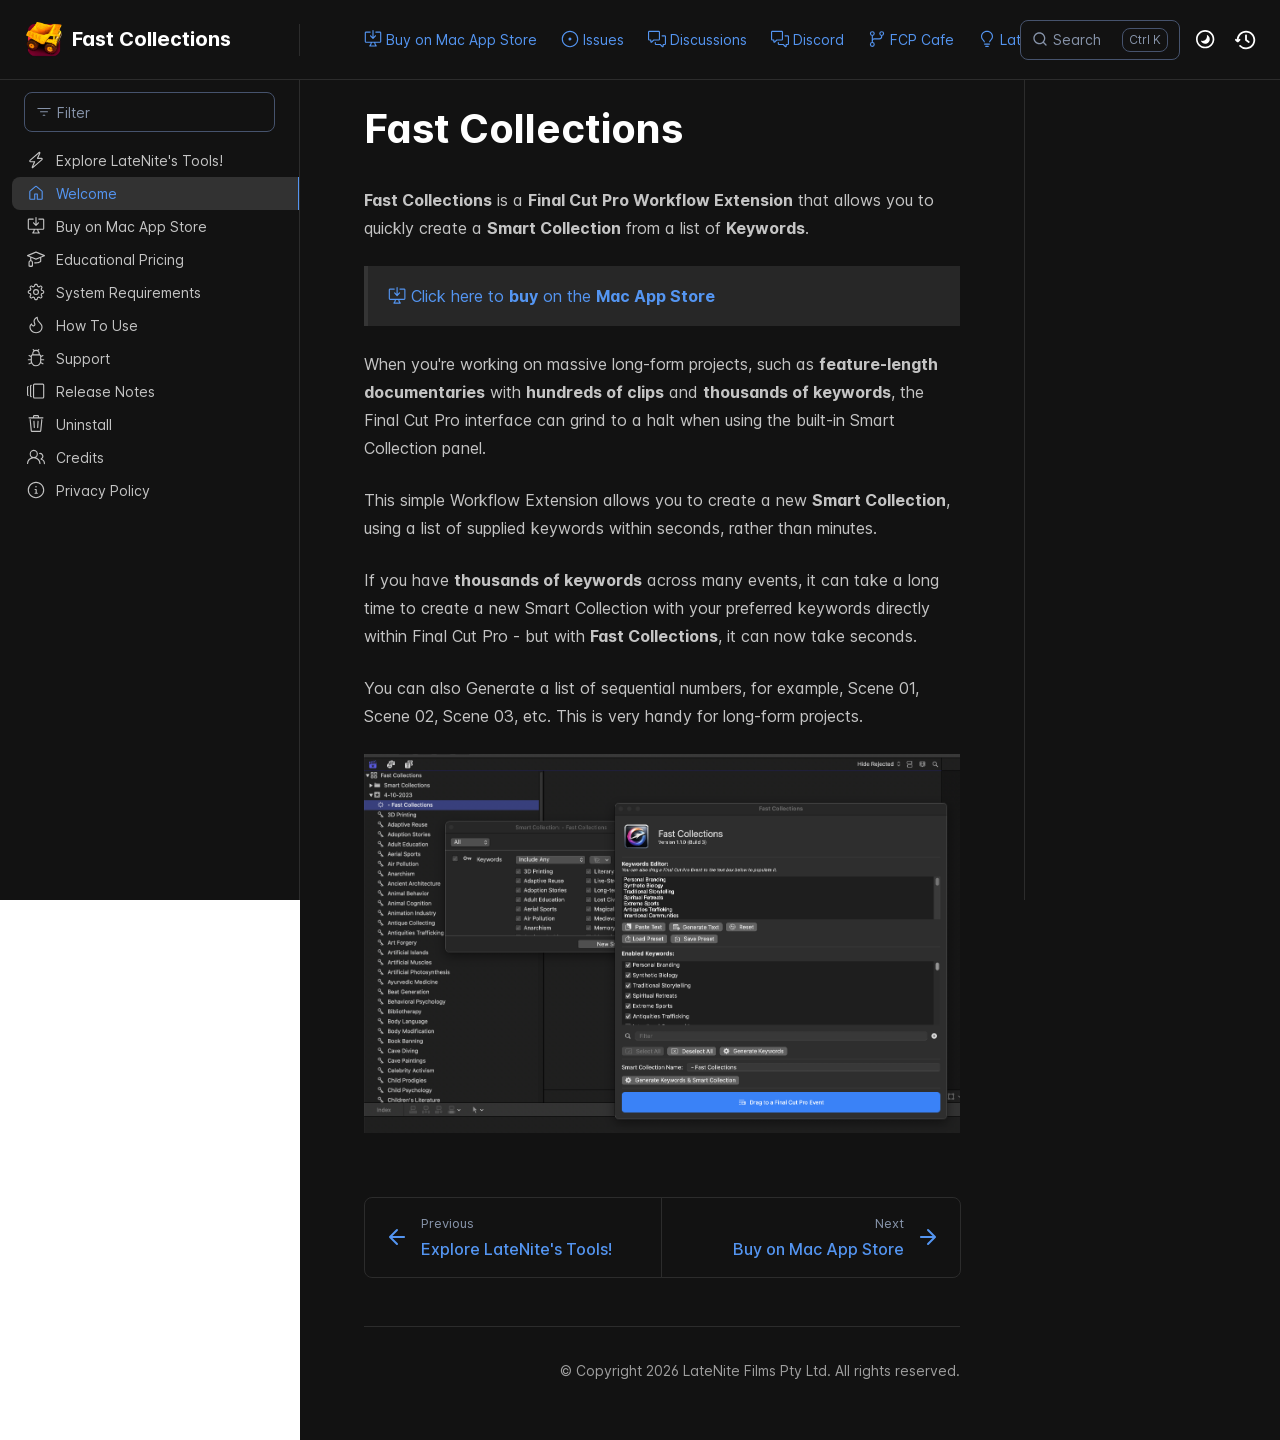
==== commit 57349537: "Refreshes Retype-generated documentation. Process triggered by latenitefilms." ====
--- a/index.html
+++ b/index.html
@@ -3,7 +3,7 @@
 <head>
     <meta charset="UTF-8">
     <meta name="viewport" content="width=device-width,initial-scale=1">
-    <meta name="turbo-cache-control" content="no-cache" data-turbo-track="reload" data-track-token="3.11.0.805176352810">
+    <meta name="turbo-cache-control" content="no-cache" data-turbo-track="reload" data-track-token="3.11.0.822394864599">
 
     <!-- See retype.com -->
     <meta name="generator" content="Retype 3.11.0">
@@ -32,11 +32,11 @@
 
     <script data-cfasync="false">(function(){var cl=document.documentElement.classList,ls=localStorage.getItem("retype_scheme"),hd=cl.contains("dark"),hl=cl.contains("light"),wm=window.matchMedia&&window.matchMedia("(prefers-color-scheme: dark)").matches;if(ls==="dark"||(!ls&&wm&&!hd&&!hl)){cl.remove("light");cl.add("dark")}else if(ls==="light"||(!ls&&!wm&&!hd&&!hl)){cl.remove("dark");cl.add("light")}})();</script>
 
-    <link href="resources/css/retype.css?v=3.11.0.805176352810" rel="stylesheet">
-
-    <script data-cfasync="false" src="resources/js/config.js?v=3.11.0.805176352810" data-turbo-eval="false" defer></script>
+    <link href="resources/css/retype.css?v=3.11.0.822394864599" rel="stylesheet">
+
+    <script data-cfasync="false" src="resources/js/config.js?v=3.11.0.822394864599" data-turbo-eval="false" defer></script>
     <script data-cfasync="false" src="resources/js/retype.js?v=3.11.0" data-turbo-eval="false" defer></script>
-    <script id="lunr-js" data-cfasync="false" src="resources/js/lunr.js?v=3.11.0.805176352810" data-turbo-eval="false" defer></script>
+    <script id="lunr-js" data-cfasync="false" src="resources/js/lunr.js?v=3.11.0.822394864599" data-turbo-eval="false" defer></script>
 </head>
 <body>
     <div id="retype-app" class="relative text-base antialiased text-base-text bg-base-bg font-body">
@@ -328,7 +328,7 @@
                                     <ul class="flex flex-wrap items-center text-sm">
                                     </ul>
                                 </div>
-                                <div id="retype-copyright" class="print:justify-center py-2 text-footer-text font-footer-link-weight text-sm leading-relaxed"><p>© Copyright 2025 LateNite Films Pty Ltd. All rights reserved.</p></div>
+                                <div id="retype-copyright" class="print:justify-center py-2 text-footer-text font-footer-link-weight text-sm leading-relaxed"><p>© Copyright 2026 LateNite Films Pty Ltd. All rights reserved.</p></div>
                             </footer>
                         </div>
                     </div>
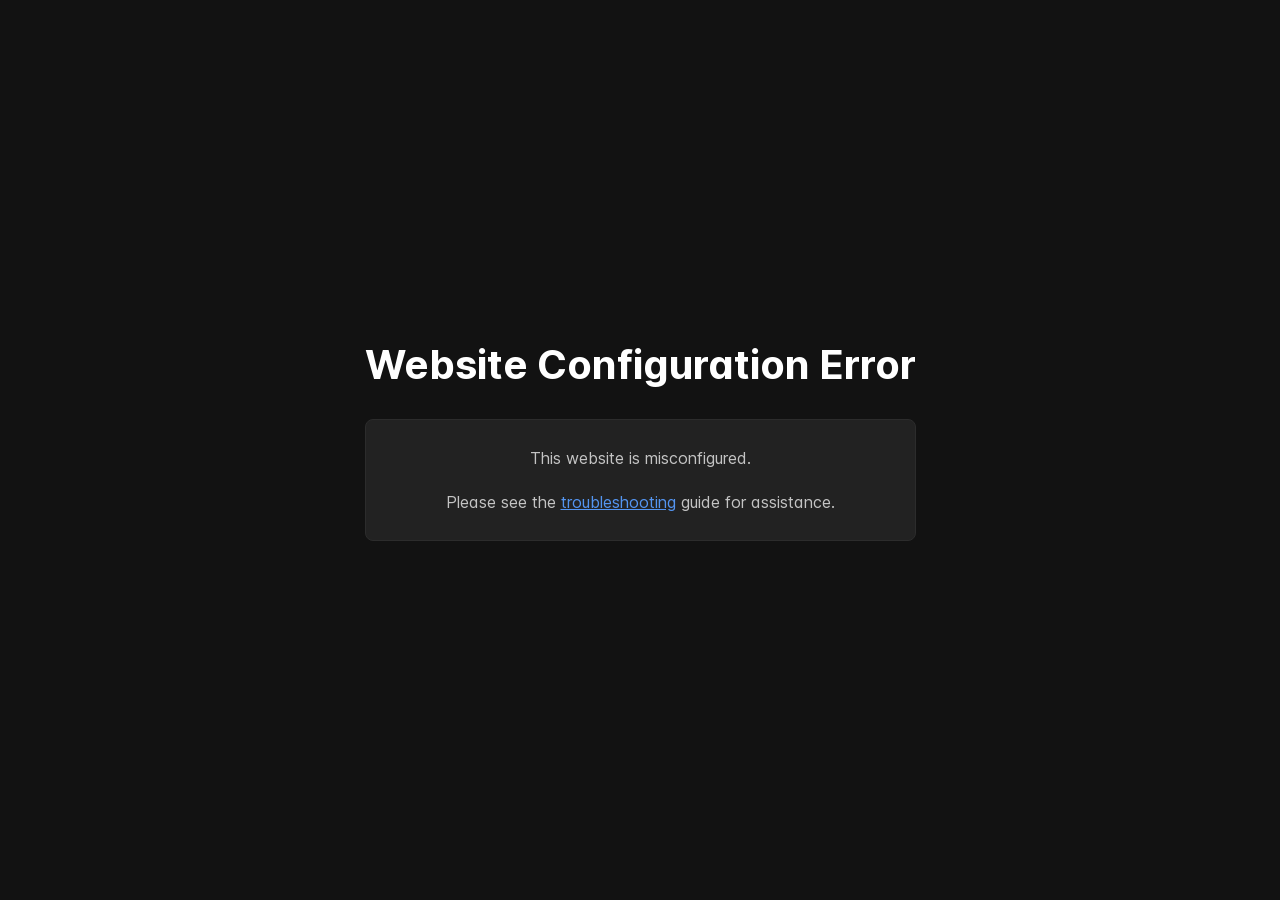
==== commit 9821dc8f: "Refreshes Retype-generated documentation. Process triggered by latenitefilms." ====
--- a/index.html
+++ b/index.html
@@ -3,10 +3,10 @@
 <head>
     <meta charset="UTF-8">
     <meta name="viewport" content="width=device-width,initial-scale=1">
-    <meta name="turbo-cache-control" content="no-cache" data-turbo-track="reload" data-track-token="3.11.0.822394864599">
+    <meta name="turbo-cache-control" content="no-cache" data-turbo-track="reload" data-track-token="3.12.0.824348698681">
 
     <!-- See retype.com -->
-    <meta name="generator" content="Retype 3.11.0">
+    <meta name="generator" content="Retype 3.12.0">
 
     <!-- Primary Meta Tags -->
     <title>Fast Collections</title>
@@ -32,11 +32,12 @@
 
     <script data-cfasync="false">(function(){var cl=document.documentElement.classList,ls=localStorage.getItem("retype_scheme"),hd=cl.contains("dark"),hl=cl.contains("light"),wm=window.matchMedia&&window.matchMedia("(prefers-color-scheme: dark)").matches;if(ls==="dark"||(!ls&&wm&&!hd&&!hl)){cl.remove("light");cl.add("dark")}else if(ls==="light"||(!ls&&!wm&&!hd&&!hl)){cl.remove("dark");cl.add("light")}})();</script>
 
-    <link href="resources/css/retype.css?v=3.11.0.822394864599" rel="stylesheet">
-
-    <script data-cfasync="false" src="resources/js/config.js?v=3.11.0.822394864599" data-turbo-eval="false" defer></script>
-    <script data-cfasync="false" src="resources/js/retype.js?v=3.11.0" data-turbo-eval="false" defer></script>
-    <script id="lunr-js" data-cfasync="false" src="resources/js/lunr.js?v=3.11.0.822394864599" data-turbo-eval="false" defer></script>
+    <link id="retype-favicon" rel="icon" href="static/favicon.ico" />
+    <link href="resources/css/retype.css?v=3.12.0.824348698681" rel="stylesheet">
+
+    <script data-cfasync="false" src="resources/js/config.js?v=3.12.0.824348698681" data-turbo-eval="false" defer></script>
+    <script data-cfasync="false" src="resources/js/retype.js?v=3.12.0" data-turbo-eval="false" defer></script>
+    <script id="lunr-js" data-cfasync="false" src="resources/js/lunr.js?v=3.12.0.824348698681" data-turbo-eval="false" defer></script>
 </head>
 <body>
     <div id="retype-app" class="relative text-base antialiased text-base-text bg-base-bg font-body">
@@ -68,7 +69,7 @@
                     <nav id="retype-header-nav" class="hidden md:flex">
                         <ul class="flex flex-col mb-4 md:pl-16 md:mb-0 md:flex-row md:items-center">
                             <li class="mr-6">
-                                <a class="py-2 md:mb-0 inline-flex items-center text-sm whitespace-nowrap transition-colors duration-200 ease-linear md:text-header-text font-header-text-weight hover:text-header-text-hover" href="buy/">
+                                <a class="py-2 md:mb-0 inline-flex items-center text-sm whitespace-nowrap transition-colors duration-200 ease-linear md:text-header-text font-header-text hover:text-header-text-hover" href="buy/">
                                     <svg xmlns="http://www.w3.org/2000/svg" class="mb-px mr-1" width="18" height="18" viewBox="0 0 24 24" role="presentation">
                                         <g fill="currentColor">
                                             <path d="M11.25 9.331V.75a.75.75 0 0 1 1.5 0v8.58l1.949-2.11A.75.75 0 1 1 15.8 8.237l-3.25 3.52a.75.75 0 0 1-1.102 0l-3.25-3.52A.75.75 0 1 1 9.3 7.22l1.949 2.111Z"/><path d="M2.5 3.75v11.5c0 .138.112.25.25.25h18.5a.25.25 0 0 0 .25-.25V3.75a.25.25 0 0 0-.25-.25h-5.5a.75.75 0 0 1 0-1.5h5.5c.966 0 1.75.784 1.75 1.75v11.5A1.75 1.75 0 0 1 21.25 17h-6.204c.171 1.375.805 2.652 1.769 3.757A.752.752 0 0 1 16.25 22h-8.5a.75.75 0 0 1-.566-1.243c.965-1.105 1.599-2.382 1.77-3.757H2.75A1.75 1.75 0 0 1 1 15.25V3.75C1 2.784 1.784 2 2.75 2h5.5a.75.75 0 0 1 0 1.5h-5.5a.25.25 0 0 0-.25.25ZM10.463 17c-.126 1.266-.564 2.445-1.223 3.5h5.52c-.66-1.055-1.098-2.234-1.223-3.5Z"/>
@@ -78,7 +79,7 @@
                                 </a>
                             </li>
                             <li class="mr-6">
-                                <a class="py-2 md:mb-0 inline-flex items-center text-sm whitespace-nowrap transition-colors duration-200 ease-linear md:text-header-text font-header-text-weight hover:text-header-text-hover" href="https://github.com/latenitefilms/fastcollections/issues" target="_blank">
+                                <a class="py-2 md:mb-0 inline-flex items-center text-sm whitespace-nowrap transition-colors duration-200 ease-linear md:text-header-text font-header-text hover:text-header-text-hover" href="https://github.com/latenitefilms/fastcollections/issues" target="_blank">
                                     <svg xmlns="http://www.w3.org/2000/svg" class="mb-px mr-1" width="18" height="18" viewBox="0 0 24 24" role="presentation">
                                         <g fill="currentColor">
                                             <path d="M12 1c6.075 0 11 4.925 11 11s-4.925 11-11 11S1 18.075 1 12 5.925 1 12 1ZM2.5 12a9.5 9.5 0 0 0 9.5 9.5 9.5 9.5 0 0 0 9.5-9.5A9.5 9.5 0 0 0 12 2.5 9.5 9.5 0 0 0 2.5 12Zm9.5 2a2 2 0 1 1-.001-3.999A2 2 0 0 1 12 14Z"/>
@@ -88,7 +89,7 @@
                                 </a>
                             </li>
                             <li class="mr-6">
-                                <a class="py-2 md:mb-0 inline-flex items-center text-sm whitespace-nowrap transition-colors duration-200 ease-linear md:text-header-text font-header-text-weight hover:text-header-text-hover" href="https://github.com/latenitefilms/fastcollections/discussions" target="_blank">
+                                <a class="py-2 md:mb-0 inline-flex items-center text-sm whitespace-nowrap transition-colors duration-200 ease-linear md:text-header-text font-header-text hover:text-header-text-hover" href="https://github.com/latenitefilms/fastcollections/discussions" target="_blank">
                                     <svg xmlns="http://www.w3.org/2000/svg" class="mb-px mr-1" width="18" height="18" viewBox="0 0 24 24" role="presentation">
                                         <g fill="currentColor">
                                             <path d="M1.75 1h12.5c.966 0 1.75.784 1.75 1.75v9.5A1.75 1.75 0 0 1 14.25 14H8.061l-2.574 2.573A1.458 1.458 0 0 1 3 15.543V14H1.75A1.75 1.75 0 0 1 0 12.25v-9.5C0 1.784.784 1 1.75 1ZM1.5 2.75v9.5c0 .138.112.25.25.25h2a.75.75 0 0 1 .75.75v2.19l2.72-2.72a.749.749 0 0 1 .53-.22h6.5a.25.25 0 0 0 .25-.25v-9.5a.25.25 0 0 0-.25-.25H1.75a.25.25 0 0 0-.25.25Z"/><path d="M22.5 8.75a.25.25 0 0 0-.25-.25h-3.5a.75.75 0 0 1 0-1.5h3.5c.966 0 1.75.784 1.75 1.75v9.5A1.75 1.75 0 0 1 22.25 20H21v1.543a1.457 1.457 0 0 1-2.487 1.03L15.939 20H10.75A1.75 1.75 0 0 1 9 18.25v-1.465a.75.75 0 0 1 1.5 0v1.465c0 .138.112.25.25.25h5.5a.75.75 0 0 1 .53.22l2.72 2.72v-2.19a.75.75 0 0 1 .75-.75h2a.25.25 0 0 0 .25-.25v-9.5Z"/>
@@ -98,7 +99,7 @@
                                 </a>
                             </li>
                             <li class="mr-6">
-                                <a class="py-2 md:mb-0 inline-flex items-center text-sm whitespace-nowrap transition-colors duration-200 ease-linear md:text-header-text font-header-text-weight hover:text-header-text-hover" href="https://ltnt.tv/discord" target="_blank">
+                                <a class="py-2 md:mb-0 inline-flex items-center text-sm whitespace-nowrap transition-colors duration-200 ease-linear md:text-header-text font-header-text hover:text-header-text-hover" href="https://ltnt.tv/discord" target="_blank">
                                     <svg xmlns="http://www.w3.org/2000/svg" class="mb-px mr-1" width="18" height="18" viewBox="0 0 24 24" role="presentation">
                                         <g fill="currentColor">
                                             <path d="M1.75 1h12.5c.966 0 1.75.784 1.75 1.75v9.5A1.75 1.75 0 0 1 14.25 14H8.061l-2.574 2.573A1.458 1.458 0 0 1 3 15.543V14H1.75A1.75 1.75 0 0 1 0 12.25v-9.5C0 1.784.784 1 1.75 1ZM1.5 2.75v9.5c0 .138.112.25.25.25h2a.75.75 0 0 1 .75.75v2.19l2.72-2.72a.749.749 0 0 1 .53-.22h6.5a.25.25 0 0 0 .25-.25v-9.5a.25.25 0 0 0-.25-.25H1.75a.25.25 0 0 0-.25.25Z"/><path d="M22.5 8.75a.25.25 0 0 0-.25-.25h-3.5a.75.75 0 0 1 0-1.5h3.5c.966 0 1.75.784 1.75 1.75v9.5A1.75 1.75 0 0 1 22.25 20H21v1.543a1.457 1.457 0 0 1-2.487 1.03L15.939 20H10.75A1.75 1.75 0 0 1 9 18.25v-1.465a.75.75 0 0 1 1.5 0v1.465c0 .138.112.25.25.25h5.5a.75.75 0 0 1 .53.22l2.72 2.72v-2.19a.75.75 0 0 1 .75-.75h2a.25.25 0 0 0 .25-.25v-9.5Z"/>
@@ -108,7 +109,7 @@
                                 </a>
                             </li>
                             <li class="mr-6">
-                                <a class="py-2 md:mb-0 inline-flex items-center text-sm whitespace-nowrap transition-colors duration-200 ease-linear md:text-header-text font-header-text-weight hover:text-header-text-hover" href="https://fcp.cafe" target="_blank">
+                                <a class="py-2 md:mb-0 inline-flex items-center text-sm whitespace-nowrap transition-colors duration-200 ease-linear md:text-header-text font-header-text hover:text-header-text-hover" href="https://fcp.cafe" target="_blank">
                                     <svg xmlns="http://www.w3.org/2000/svg" class="mb-px mr-1" width="18" height="18" viewBox="0 0 24 24" role="presentation">
                                         <g fill="currentColor">
                                             <path d="M15 4.75a3.25 3.25 0 1 1 6.5 0 3.25 3.25 0 0 1-6.5 0ZM2.5 19.25a3.25 3.25 0 1 1 6.5 0 3.25 3.25 0 0 1-6.5 0Zm0-14.5a3.25 3.25 0 1 1 6.5 0 3.25 3.25 0 0 1-6.5 0ZM5.75 6.5a1.75 1.75 0 1 0-.001-3.501A1.75 1.75 0 0 0 5.75 6.5Zm0 14.5a1.75 1.75 0 1 0-.001-3.501A1.75 1.75 0 0 0 5.75 21Zm12.5-14.5a1.75 1.75 0 1 0-.001-3.501A1.75 1.75 0 0 0 18.25 6.5Z"/><path d="M5.75 16.75A.75.75 0 0 1 5 16V8a.75.75 0 0 1 1.5 0v8a.75.75 0 0 1-.75.75Z"/><path d="M17.5 8.75v-1H19v1a3.75 3.75 0 0 1-3.75 3.75h-7a1.75 1.75 0 0 0-1.75 1.75H5A3.25 3.25 0 0 1 8.25 11h7a2.25 2.25 0 0 0 2.25-2.25Z"/>
@@ -118,7 +119,7 @@
                                 </a>
                             </li>
                             <li class="mr-6">
-                                <a class="py-2 md:mb-0 inline-flex items-center text-sm whitespace-nowrap transition-colors duration-200 ease-linear md:text-header-text font-header-text-weight hover:text-header-text-hover" href="https://fcp.cafe/latenite/" target="_blank">
+                                <a class="py-2 md:mb-0 inline-flex items-center text-sm whitespace-nowrap transition-colors duration-200 ease-linear md:text-header-text font-header-text hover:text-header-text-hover" href="https://fcp.cafe/latenite/" target="_blank">
                                     <svg xmlns="http://www.w3.org/2000/svg" class="mb-px mr-1" width="18" height="18" viewBox="0 0 24 24" role="presentation">
                                         <g fill="currentColor">
                                             <path d="M12 2.5c-3.81 0-6.5 2.743-6.5 6.119 0 1.536.632 2.572 1.425 3.56.172.215.347.422.527.635l.096.112c.21.25.427.508.63.774.404.531.783 1.128.995 1.834a.75.75 0 0 1-1.436.432c-.138-.46-.397-.89-.753-1.357a18.111 18.111 0 0 0-.582-.714l-.092-.11c-.18-.212-.37-.436-.555-.667C4.87 12.016 4 10.651 4 8.618 4 4.363 7.415 1 12 1s8 3.362 8 7.619c0 2.032-.87 3.397-1.755 4.5-.185.23-.375.454-.555.667l-.092.109c-.21.248-.405.481-.582.714-.356.467-.615.898-.753 1.357a.751.751 0 0 1-1.437-.432c.213-.706.592-1.303.997-1.834.202-.266.419-.524.63-.774l.095-.112c.18-.213.355-.42.527-.634.793-.99 1.425-2.025 1.425-3.561C18.5 5.243 15.81 2.5 12 2.5ZM8.75 18h6.5a.75.75 0 0 1 0 1.5h-6.5a.75.75 0 0 1 0-1.5Zm.75 3.75a.75.75 0 0 1 .75-.75h3.5a.75.75 0 0 1 0 1.5h-3.5a.75.75 0 0 1-.75-.75Z"/>
@@ -130,31 +131,6 @@
         
                         </ul>
                     </nav>
-        
-                    <!-- Header Right Skeleton -->
-                    <div v-cloak class="flex justify-end grow skeleton">
-        
-                        <!-- Search input mock -->
-                        <div class="relative hidden w-40 lg:block lg:max-w-sm lg:ml-auto">
-                            <div class="absolute flex items-center justify-center h-full pl-3 dark:text-dark-300">
-                                <svg xmlns="http://www.w3.org/2000/svg" class="icon-base" width="16" height="16" viewBox="0 0 24 24" aria-labelledby="icon" role="presentation" style="margin-bottom: 1px;"><g fill="currentColor" ><path d="M21.71 20.29l-3.68-3.68A8.963 8.963 0 0020 11c0-4.96-4.04-9-9-9s-9 4.04-9 9 4.04 9 9 9c2.12 0 4.07-.74 5.61-1.97l3.68 3.68c.2.19.45.29.71.29s.51-.1.71-.29c.39-.39.39-1.03 0-1.42zM4 11c0-3.86 3.14-7 7-7s7 3.14 7 7c0 1.92-.78 3.66-2.04 4.93-.01.01-.02.01-.02.01-.01.01-.01.01-.01.02A6.98 6.98 0 0111 18c-3.86 0-7-3.14-7-7z" ></path></g></svg>
-                            </div>
-                            <input class="w-full h-10 placeholder-search-placeholder transition-colors duration-200 ease-in bg-search-bg border border-transparent rounded md:text-sm hover:border-search-border-hover focus:outline-none focus:border-search-border-focus" style="padding: 0.625rem 0.75rem 0.625rem 2rem" type="text" placeholder="Search">
-                        </div>
-        
-                        <!-- Mobile search button -->
-                        <div class="flex items-center justify-center w-10 h-10 lg:hidden">
-                            <svg xmlns="http://www.w3.org/2000/svg" class="shrink-0 icon-base" width="20" height="20" viewBox="0 0 24 24" aria-labelledby="icon" role="presentation" style="margin-bottom: 0px;"><g fill="currentColor" ><path d="M21.71 20.29l-3.68-3.68A8.963 8.963 0 0020 11c0-4.96-4.04-9-9-9s-9 4.04-9 9 4.04 9 9 9c2.12 0 4.07-.74 5.61-1.97l3.68 3.68c.2.19.45.29.71.29s.51-.1.71-.29c.39-.39.39-1.03 0-1.42zM4 11c0-3.86 3.14-7 7-7s7 3.14 7 7c0 1.92-.78 3.66-2.04 4.93-.01.01-.02.01-.02.01-.01.01-.01.01-.01.02A6.98 6.98 0 0111 18c-3.86 0-7-3.14-7-7z" ></path></g></svg>
-                        </div>
-        
-                        <!-- Dark mode switch placeholder -->
-                        <div class="w-10 h-10 lg:ml-2"></div>
-        
-                        <!-- History button -->
-                        <div class="flex items-center justify-center w-10 h-10" style="margin-right: -0.625rem;">
-                            <svg xmlns="http://www.w3.org/2000/svg" class="shrink-0 icon-base" width="22" height="22" viewBox="0 0 24 24" aria-labelledby="icon" role="presentation" style="margin-bottom: 0px;"><g fill="currentColor" ><g ><path d="M12.01 6.01c-.55 0-1 .45-1 1V12a1 1 0 00.4.8l3 2.22a.985.985 0 001.39-.2.996.996 0 00-.21-1.4l-2.6-1.92V7.01c.02-.55-.43-1-.98-1z"></path><path d="M12.01 1.91c-5.33 0-9.69 4.16-10.05 9.4l-.29-.26a.997.997 0 10-1.34 1.48l1.97 1.79c.19.17.43.26.67.26s.48-.09.67-.26l1.97-1.79a.997.997 0 10-1.34-1.48l-.31.28c.34-4.14 3.82-7.41 8.05-7.41 4.46 0 8.08 3.63 8.08 8.09s-3.63 8.08-8.08 8.08c-2.18 0-4.22-.85-5.75-2.4a.996.996 0 10-1.42 1.4 10.02 10.02 0 007.17 2.99c5.56 0 10.08-4.52 10.08-10.08.01-5.56-4.52-10.09-10.08-10.09z"></path></g></g></svg>
-                        </div>
-                    </div>
         
                     <div v-cloak class="flex justify-end grow">
                         <div id="retype-mobile-search-button"></div>
@@ -173,7 +149,7 @@
             <div v-cloak class="fixed flex flex-col shrink-0 duration-300 ease-in-out bg-sidebar-left-bg border-sidebar-left-border sidebar top-20 w-75 border-r h-screen md:sticky transition-transform skeleton">
             
                 <div class="flex items-center h-16 px-6">
-                    <input class="w-full h-8 px-3 py-2 transition-colors duration-200 ease-linear bg-filter-bg border border-filter-border rounded shadow-none text-sm focus:outline-none focus:border-filter-border-focus" type="text" placeholder="Filter">
+                    <input id="retype-filter-input-mock" class="w-full h-10 pl-8 px-3 py-2 transition-colors duration-200 ease-linear bg-filter-bg border border-filter-border rounded-lg shadow-none md:text-sm hover:border-filter-border-hover focus:outline-none focus:border-filter-border-focus placeholder-filter-placeholder" type="text">
                 </div>
             
                 <div class="pl-6 mt-1 mb-4">
@@ -196,7 +172,7 @@
                             <nav>
                                 <ul class="flex flex-wrap justify-center items-center">
                                     <li class="mr-6">
-                                        <a class="block py-1 inline-flex items-center text-sm whitespace-nowrap transition-colors duration-200 ease-linear md:text-header-text font-header-text-weight hover:text-header-text-hover" href="buy/">
+                                        <a class="block py-1 inline-flex items-center text-sm whitespace-nowrap transition-colors duration-200 ease-linear md:text-header-text font-header-text hover:text-header-text-hover" href="buy/">
                                             <svg xmlns="http://www.w3.org/2000/svg" class="mb-px mr-1" width="18" height="18" viewBox="0 0 24 24" role="presentation">
                                                 <g fill="currentColor">
                                                     <path d="M11.25 9.331V.75a.75.75 0 0 1 1.5 0v8.58l1.949-2.11A.75.75 0 1 1 15.8 8.237l-3.25 3.52a.75.75 0 0 1-1.102 0l-3.25-3.52A.75.75 0 1 1 9.3 7.22l1.949 2.111Z"/><path d="M2.5 3.75v11.5c0 .138.112.25.25.25h18.5a.25.25 0 0 0 .25-.25V3.75a.25.25 0 0 0-.25-.25h-5.5a.75.75 0 0 1 0-1.5h5.5c.966 0 1.75.784 1.75 1.75v11.5A1.75 1.75 0 0 1 21.25 17h-6.204c.171 1.375.805 2.652 1.769 3.757A.752.752 0 0 1 16.25 22h-8.5a.75.75 0 0 1-.566-1.243c.965-1.105 1.599-2.382 1.77-3.757H2.75A1.75 1.75 0 0 1 1 15.25V3.75C1 2.784 1.784 2 2.75 2h5.5a.75.75 0 0 1 0 1.5h-5.5a.25.25 0 0 0-.25.25ZM10.463 17c-.126 1.266-.564 2.445-1.223 3.5h5.52c-.66-1.055-1.098-2.234-1.223-3.5Z"/>
@@ -206,7 +182,7 @@
                                         </a>
                                     </li>
                                     <li class="mr-6">
-                                        <a class="block py-1 inline-flex items-center text-sm whitespace-nowrap transition-colors duration-200 ease-linear md:text-header-text font-header-text-weight hover:text-header-text-hover" href="https://github.com/latenitefilms/fastcollections/issues" target="_blank">
+                                        <a class="block py-1 inline-flex items-center text-sm whitespace-nowrap transition-colors duration-200 ease-linear md:text-header-text font-header-text hover:text-header-text-hover" href="https://github.com/latenitefilms/fastcollections/issues" target="_blank">
                                             <svg xmlns="http://www.w3.org/2000/svg" class="mb-px mr-1" width="18" height="18" viewBox="0 0 24 24" role="presentation">
                                                 <g fill="currentColor">
                                                     <path d="M12 1c6.075 0 11 4.925 11 11s-4.925 11-11 11S1 18.075 1 12 5.925 1 12 1ZM2.5 12a9.5 9.5 0 0 0 9.5 9.5 9.5 9.5 0 0 0 9.5-9.5A9.5 9.5 0 0 0 12 2.5 9.5 9.5 0 0 0 2.5 12Zm9.5 2a2 2 0 1 1-.001-3.999A2 2 0 0 1 12 14Z"/>
@@ -216,7 +192,7 @@
                                         </a>
                                     </li>
                                     <li class="mr-6">
-                                        <a class="block py-1 inline-flex items-center text-sm whitespace-nowrap transition-colors duration-200 ease-linear md:text-header-text font-header-text-weight hover:text-header-text-hover" href="https://github.com/latenitefilms/fastcollections/discussions" target="_blank">
+                                        <a class="block py-1 inline-flex items-center text-sm whitespace-nowrap transition-colors duration-200 ease-linear md:text-header-text font-header-text hover:text-header-text-hover" href="https://github.com/latenitefilms/fastcollections/discussions" target="_blank">
                                             <svg xmlns="http://www.w3.org/2000/svg" class="mb-px mr-1" width="18" height="18" viewBox="0 0 24 24" role="presentation">
                                                 <g fill="currentColor">
                                                     <path d="M1.75 1h12.5c.966 0 1.75.784 1.75 1.75v9.5A1.75 1.75 0 0 1 14.25 14H8.061l-2.574 2.573A1.458 1.458 0 0 1 3 15.543V14H1.75A1.75 1.75 0 0 1 0 12.25v-9.5C0 1.784.784 1 1.75 1ZM1.5 2.75v9.5c0 .138.112.25.25.25h2a.75.75 0 0 1 .75.75v2.19l2.72-2.72a.749.749 0 0 1 .53-.22h6.5a.25.25 0 0 0 .25-.25v-9.5a.25.25 0 0 0-.25-.25H1.75a.25.25 0 0 0-.25.25Z"/><path d="M22.5 8.75a.25.25 0 0 0-.25-.25h-3.5a.75.75 0 0 1 0-1.5h3.5c.966 0 1.75.784 1.75 1.75v9.5A1.75 1.75 0 0 1 22.25 20H21v1.543a1.457 1.457 0 0 1-2.487 1.03L15.939 20H10.75A1.75 1.75 0 0 1 9 18.25v-1.465a.75.75 0 0 1 1.5 0v1.465c0 .138.112.25.25.25h5.5a.75.75 0 0 1 .53.22l2.72 2.72v-2.19a.75.75 0 0 1 .75-.75h2a.25.25 0 0 0 .25-.25v-9.5Z"/>
@@ -226,7 +202,7 @@
                                         </a>
                                     </li>
                                     <li class="mr-6">
-                                        <a class="block py-1 inline-flex items-center text-sm whitespace-nowrap transition-colors duration-200 ease-linear md:text-header-text font-header-text-weight hover:text-header-text-hover" href="https://ltnt.tv/discord" target="_blank">
+                                        <a class="block py-1 inline-flex items-center text-sm whitespace-nowrap transition-colors duration-200 ease-linear md:text-header-text font-header-text hover:text-header-text-hover" href="https://ltnt.tv/discord" target="_blank">
                                             <svg xmlns="http://www.w3.org/2000/svg" class="mb-px mr-1" width="18" height="18" viewBox="0 0 24 24" role="presentation">
                                                 <g fill="currentColor">
                                                     <path d="M1.75 1h12.5c.966 0 1.75.784 1.75 1.75v9.5A1.75 1.75 0 0 1 14.25 14H8.061l-2.574 2.573A1.458 1.458 0 0 1 3 15.543V14H1.75A1.75 1.75 0 0 1 0 12.25v-9.5C0 1.784.784 1 1.75 1ZM1.5 2.75v9.5c0 .138.112.25.25.25h2a.75.75 0 0 1 .75.75v2.19l2.72-2.72a.749.749 0 0 1 .53-.22h6.5a.25.25 0 0 0 .25-.25v-9.5a.25.25 0 0 0-.25-.25H1.75a.25.25 0 0 0-.25.25Z"/><path d="M22.5 8.75a.25.25 0 0 0-.25-.25h-3.5a.75.75 0 0 1 0-1.5h3.5c.966 0 1.75.784 1.75 1.75v9.5A1.75 1.75 0 0 1 22.25 20H21v1.543a1.457 1.457 0 0 1-2.487 1.03L15.939 20H10.75A1.75 1.75 0 0 1 9 18.25v-1.465a.75.75 0 0 1 1.5 0v1.465c0 .138.112.25.25.25h5.5a.75.75 0 0 1 .53.22l2.72 2.72v-2.19a.75.75 0 0 1 .75-.75h2a.25.25 0 0 0 .25-.25v-9.5Z"/>
@@ -236,7 +212,7 @@
                                         </a>
                                     </li>
                                     <li class="mr-6">
-                                        <a class="block py-1 inline-flex items-center text-sm whitespace-nowrap transition-colors duration-200 ease-linear md:text-header-text font-header-text-weight hover:text-header-text-hover" href="https://fcp.cafe" target="_blank">
+                                        <a class="block py-1 inline-flex items-center text-sm whitespace-nowrap transition-colors duration-200 ease-linear md:text-header-text font-header-text hover:text-header-text-hover" href="https://fcp.cafe" target="_blank">
                                             <svg xmlns="http://www.w3.org/2000/svg" class="mb-px mr-1" width="18" height="18" viewBox="0 0 24 24" role="presentation">
                                                 <g fill="currentColor">
                                                     <path d="M15 4.75a3.25 3.25 0 1 1 6.5 0 3.25 3.25 0 0 1-6.5 0ZM2.5 19.25a3.25 3.25 0 1 1 6.5 0 3.25 3.25 0 0 1-6.5 0Zm0-14.5a3.25 3.25 0 1 1 6.5 0 3.25 3.25 0 0 1-6.5 0ZM5.75 6.5a1.75 1.75 0 1 0-.001-3.501A1.75 1.75 0 0 0 5.75 6.5Zm0 14.5a1.75 1.75 0 1 0-.001-3.501A1.75 1.75 0 0 0 5.75 21Zm12.5-14.5a1.75 1.75 0 1 0-.001-3.501A1.75 1.75 0 0 0 18.25 6.5Z"/><path d="M5.75 16.75A.75.75 0 0 1 5 16V8a.75.75 0 0 1 1.5 0v8a.75.75 0 0 1-.75.75Z"/><path d="M17.5 8.75v-1H19v1a3.75 3.75 0 0 1-3.75 3.75h-7a1.75 1.75 0 0 0-1.75 1.75H5A3.25 3.25 0 0 1 8.25 11h7a2.25 2.25 0 0 0 2.25-2.25Z"/>
@@ -246,7 +222,7 @@
                                         </a>
                                     </li>
                                     <li class="mr-6">
-                                        <a class="block py-1 inline-flex items-center text-sm whitespace-nowrap transition-colors duration-200 ease-linear md:text-header-text font-header-text-weight hover:text-header-text-hover" href="https://fcp.cafe/latenite/" target="_blank">
+                                        <a class="block py-1 inline-flex items-center text-sm whitespace-nowrap transition-colors duration-200 ease-linear md:text-header-text font-header-text hover:text-header-text-hover" href="https://fcp.cafe/latenite/" target="_blank">
                                             <svg xmlns="http://www.w3.org/2000/svg" class="mb-px mr-1" width="18" height="18" viewBox="0 0 24 24" role="presentation">
                                                 <g fill="currentColor">
                                                     <path d="M12 2.5c-3.81 0-6.5 2.743-6.5 6.119 0 1.536.632 2.572 1.425 3.56.172.215.347.422.527.635l.096.112c.21.25.427.508.63.774.404.531.783 1.128.995 1.834a.75.75 0 0 1-1.436.432c-.138-.46-.397-.89-.753-1.357a18.111 18.111 0 0 0-.582-.714l-.092-.11c-.18-.212-.37-.436-.555-.667C4.87 12.016 4 10.651 4 8.618 4 4.363 7.415 1 12 1s8 3.362 8 7.619c0 2.032-.87 3.397-1.755 4.5-.185.23-.375.454-.555.667l-.092.109c-.21.248-.405.481-.582.714-.356.467-.615.898-.753 1.357a.751.751 0 0 1-1.437-.432c.213-.706.592-1.303.997-1.834.202-.266.419-.524.63-.774l.095-.112c.18-.213.355-.42.527-.634.793-.99 1.425-2.025 1.425-3.561C18.5 5.243 15.81 2.5 12 2.5ZM8.75 18h6.5a.75.75 0 0 1 0 1.5h-6.5a.75.75 0 0 1 0-1.5Zm.75 3.75a.75.75 0 0 1 .75-.75h3.5a.75.75 0 0 1 0 1.5h-3.5a.75.75 0 0 1-.75-.75Z"/>
@@ -328,7 +304,7 @@
                                     <ul class="flex flex-wrap items-center text-sm">
                                     </ul>
                                 </div>
-                                <div id="retype-copyright" class="print:justify-center py-2 text-footer-text font-footer-link-weight text-sm leading-relaxed"><p>© Copyright 2026 LateNite Films Pty Ltd. All rights reserved.</p></div>
+                                <div id="retype-copyright" class="print:justify-center py-2 text-footer-text font-footer-link text-sm leading-relaxed"><p>© Copyright 2026 LateNite Films Pty Ltd. All rights reserved.</p></div>
                             </footer>
                         </div>
                     </div>
